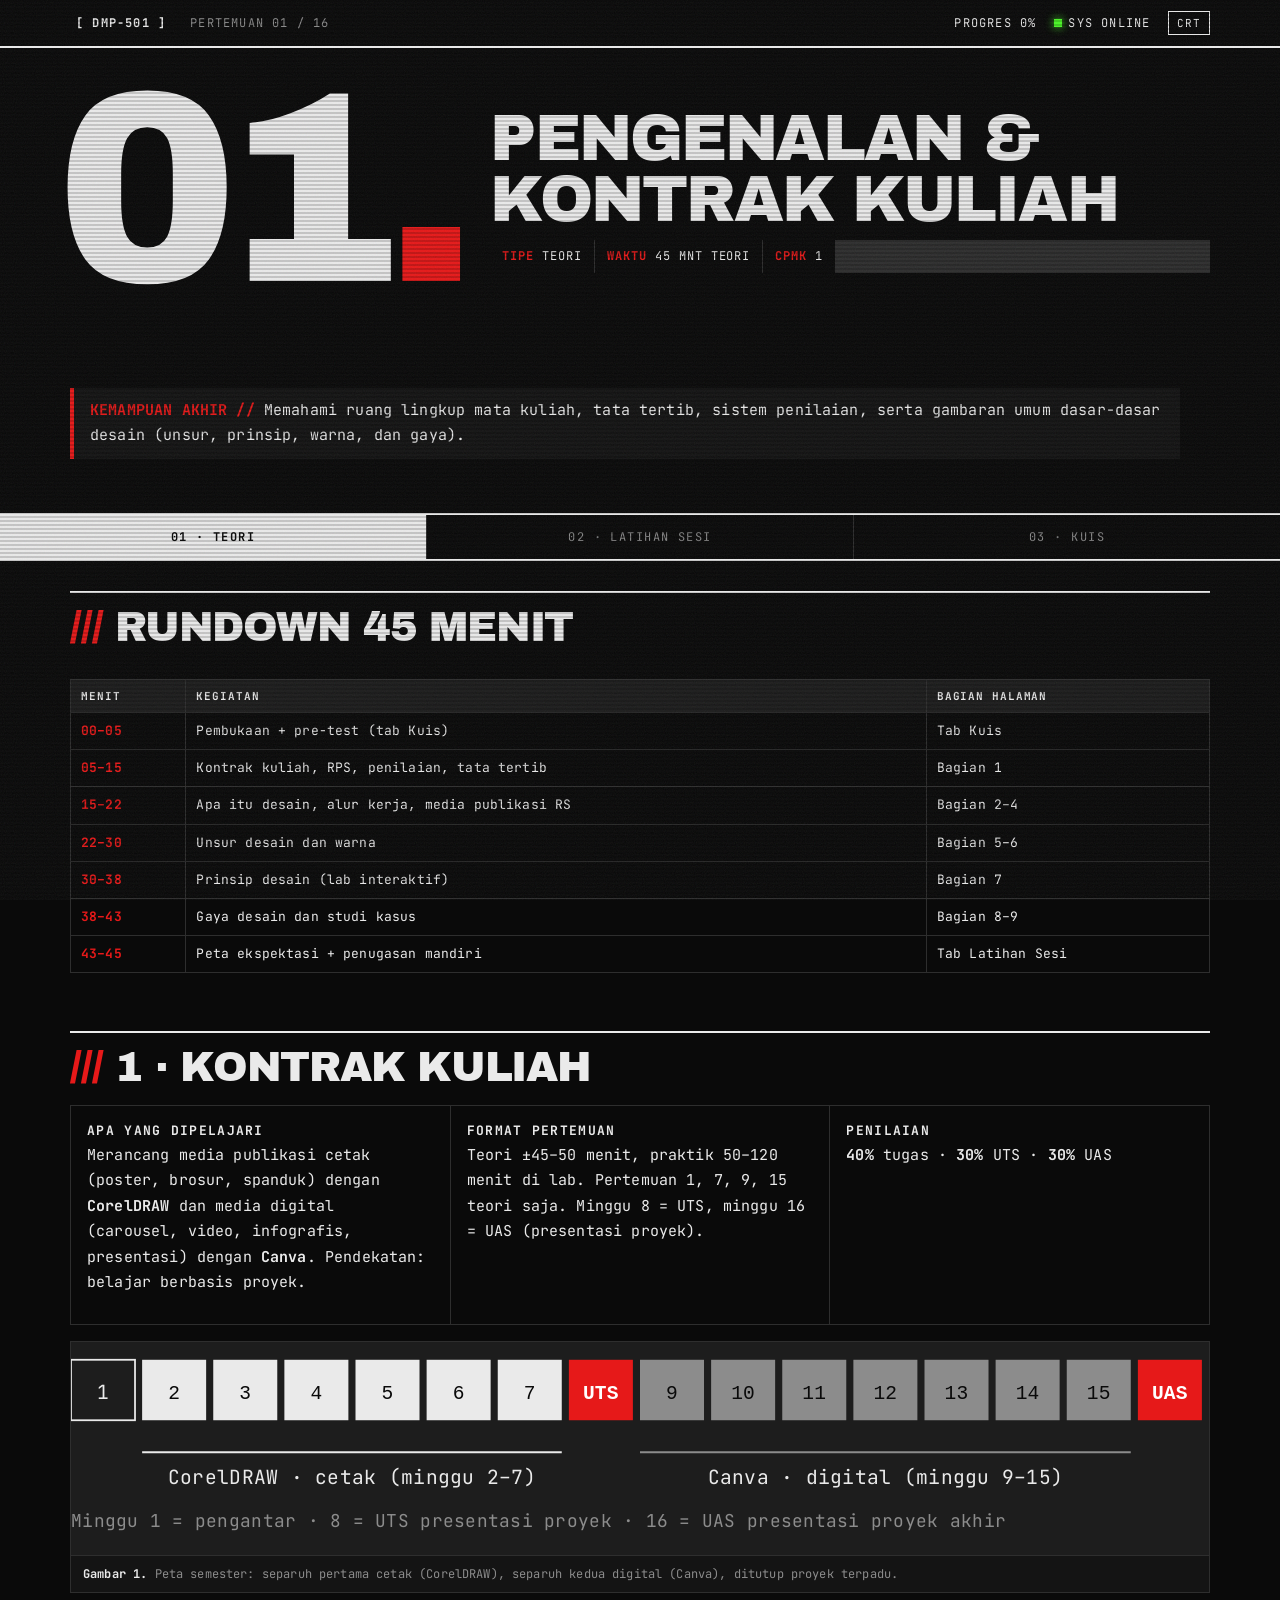
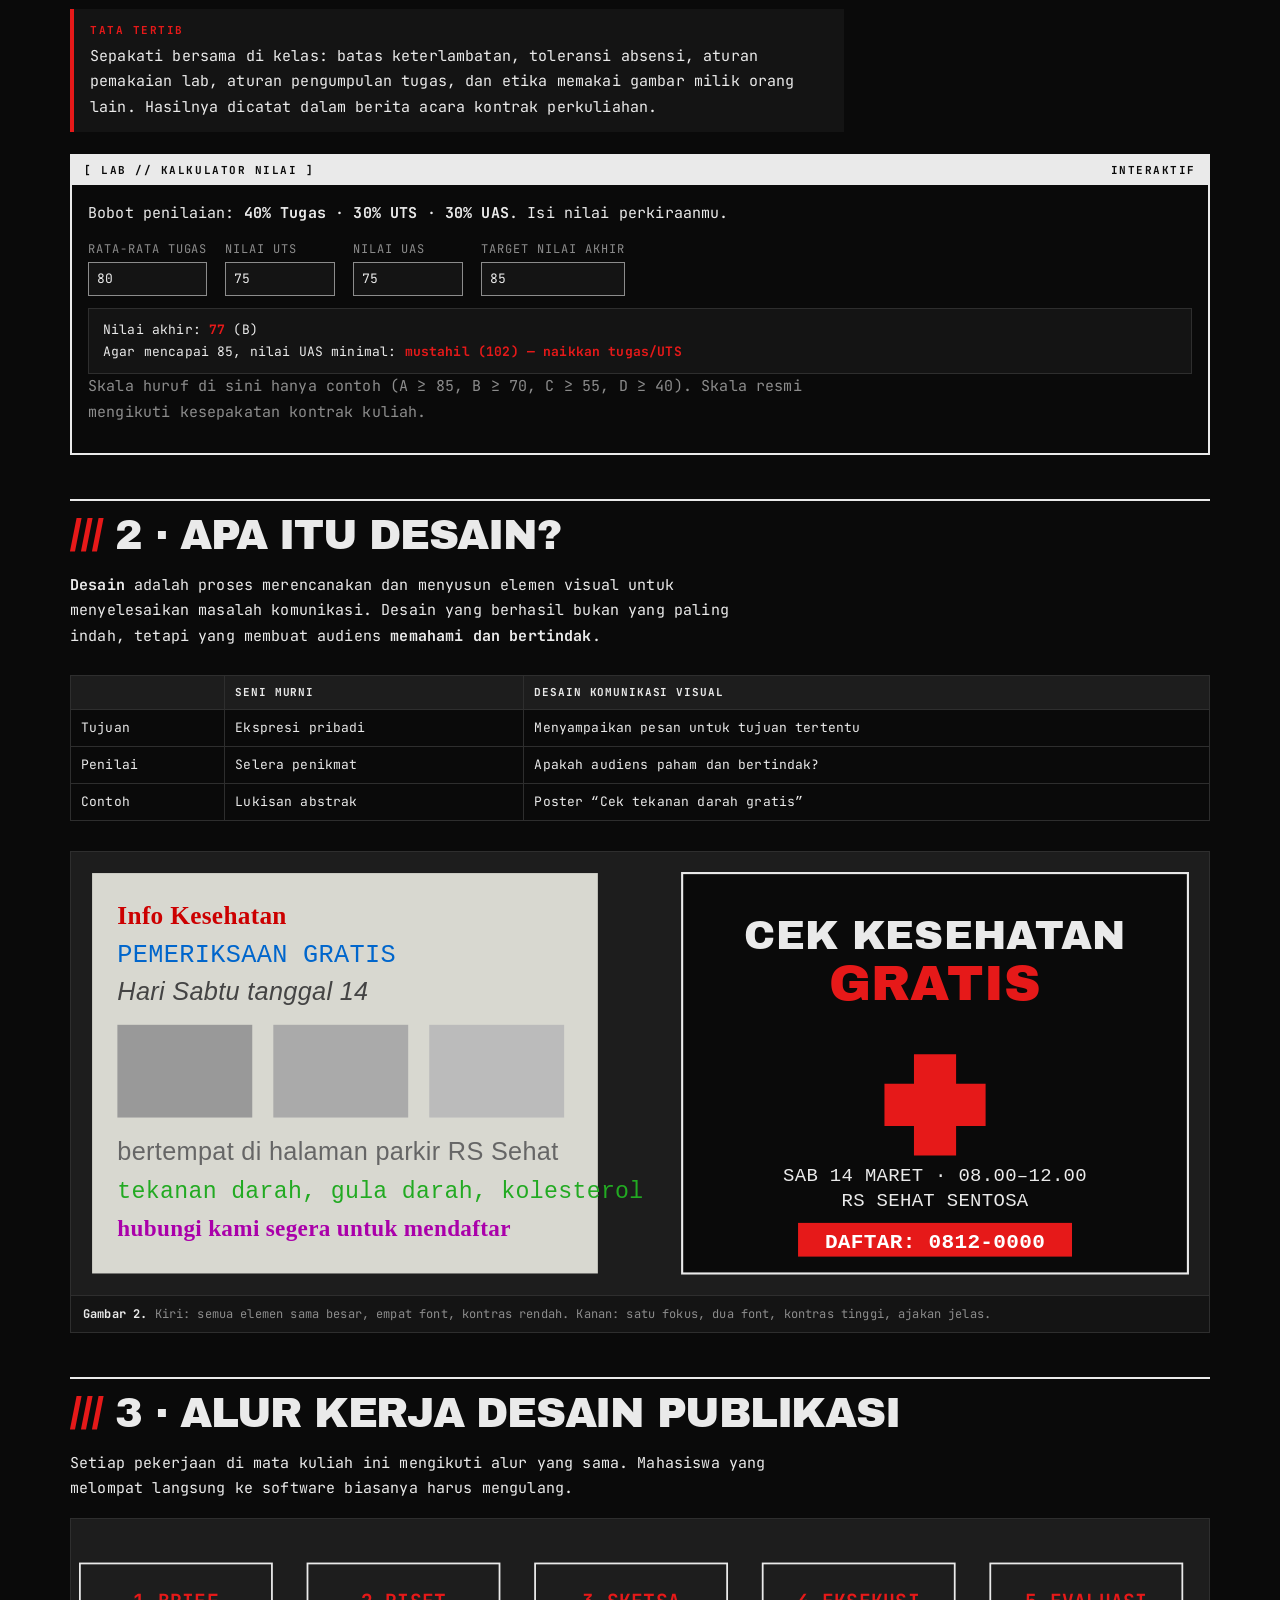
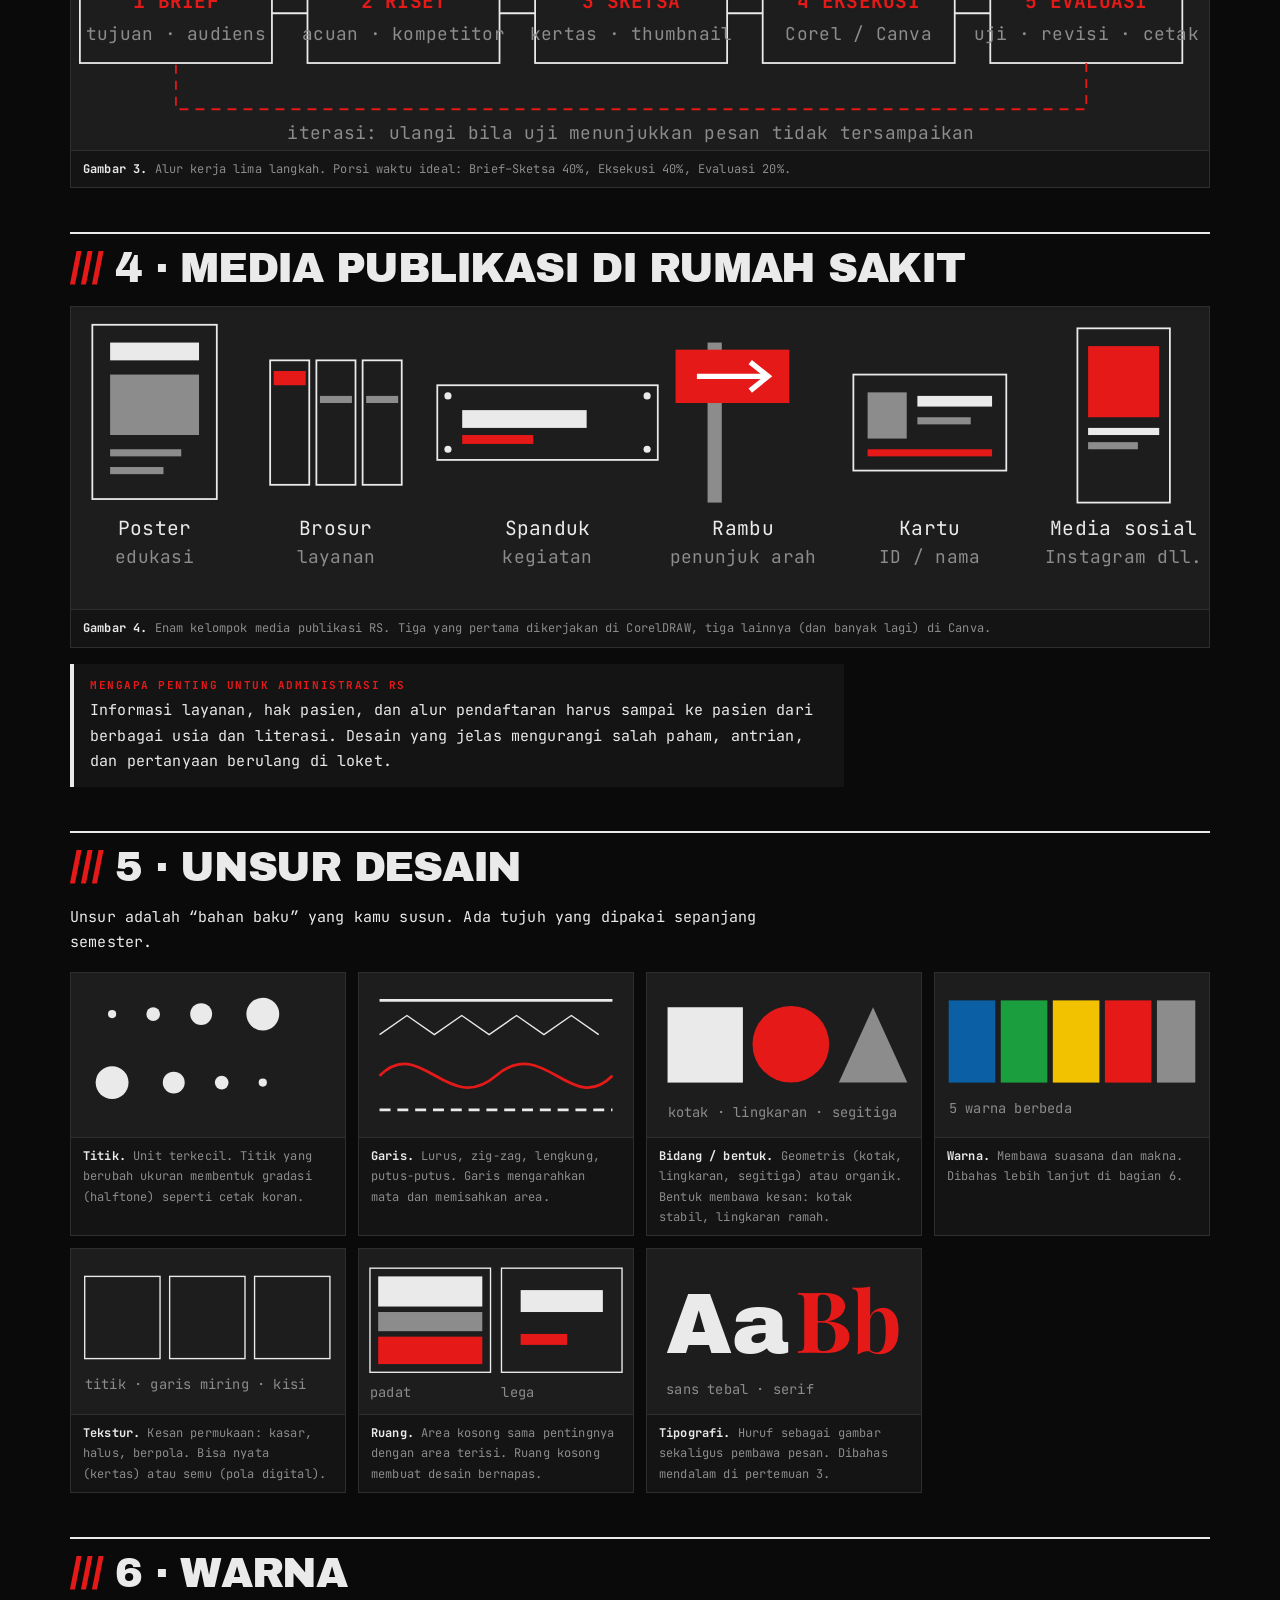
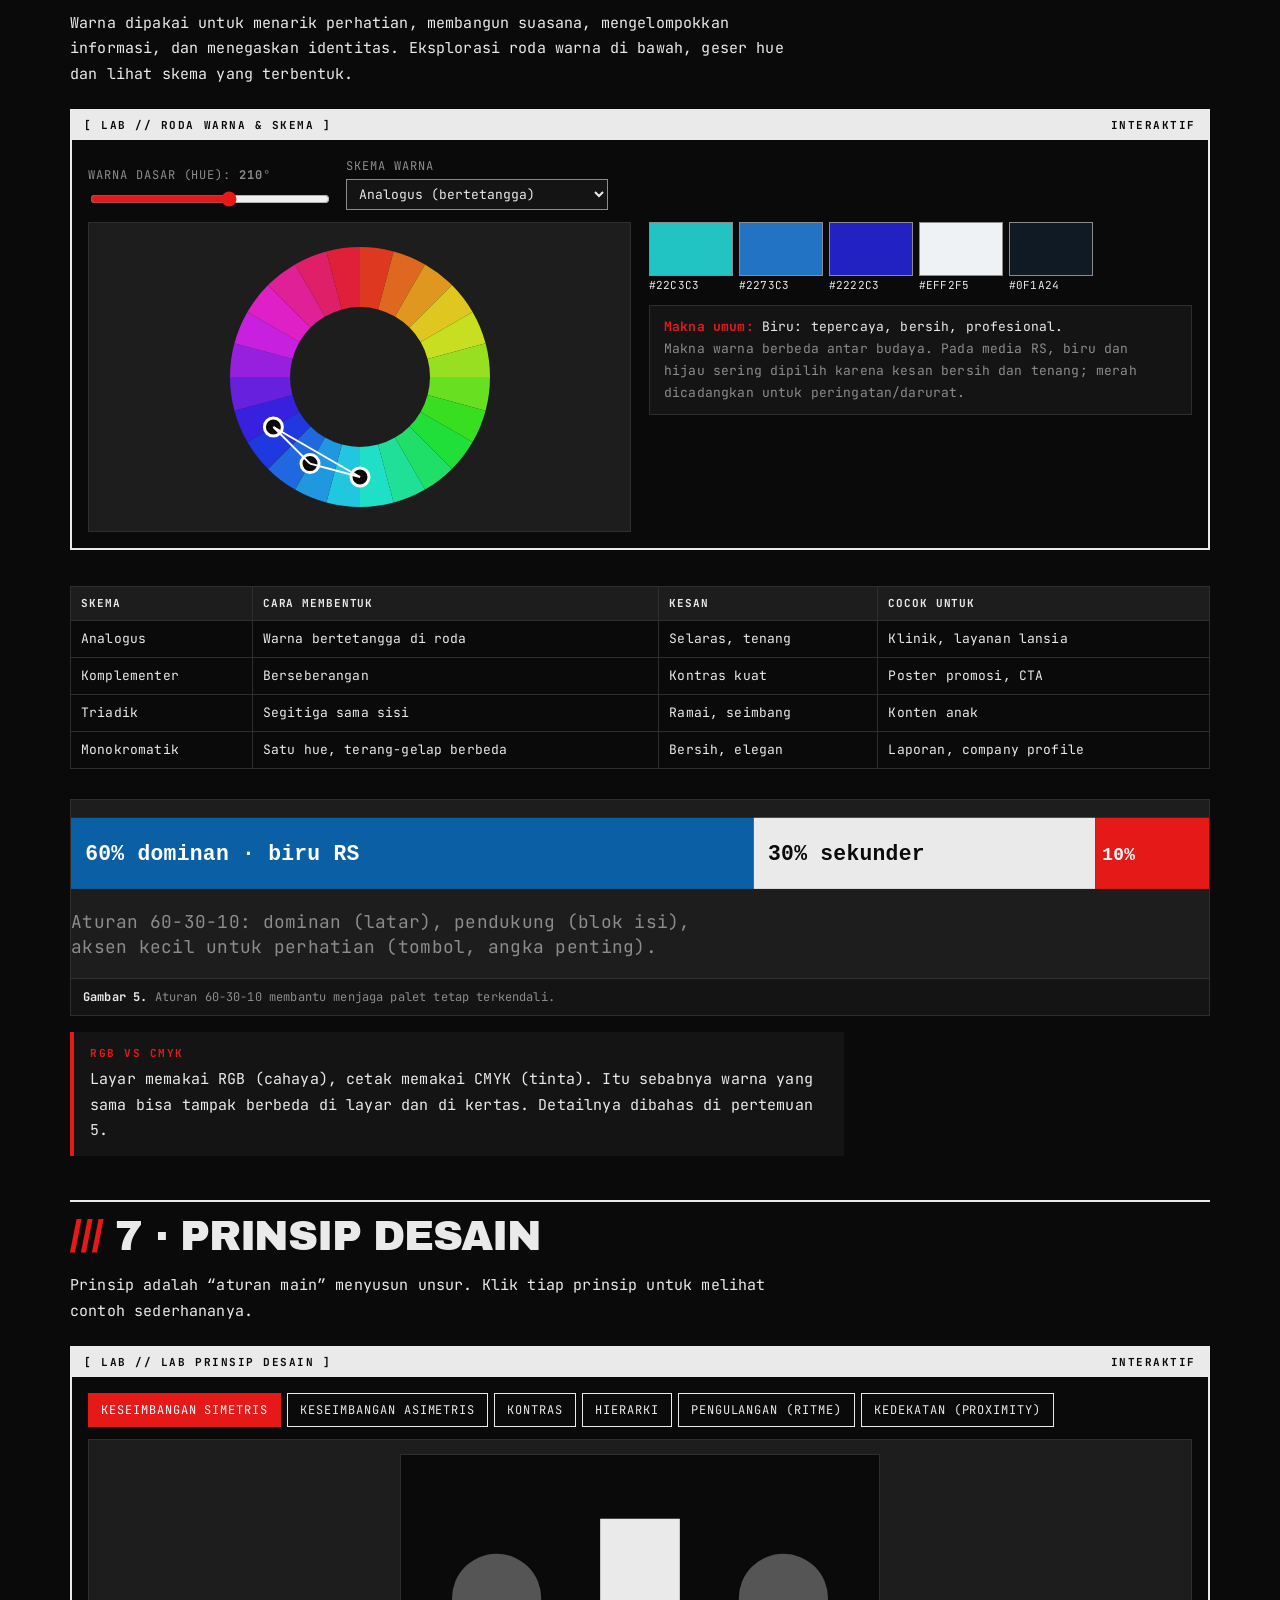
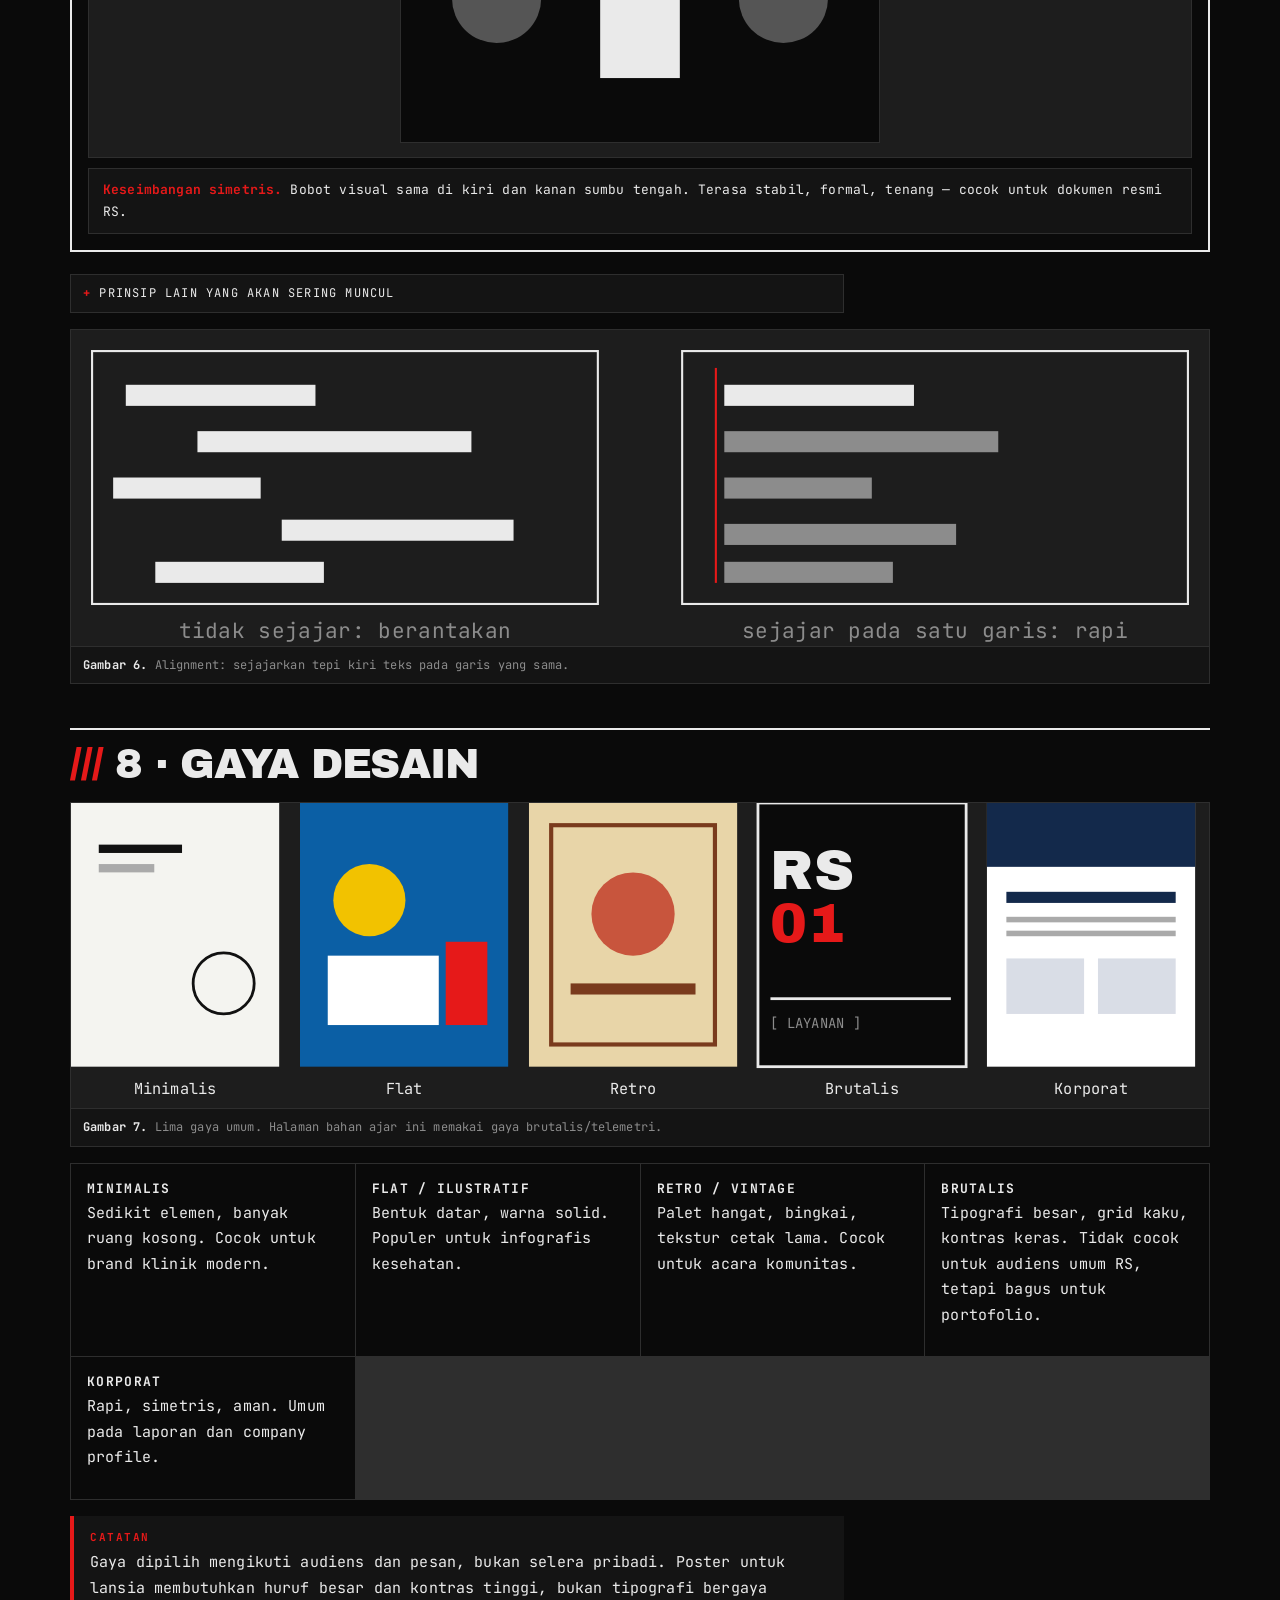
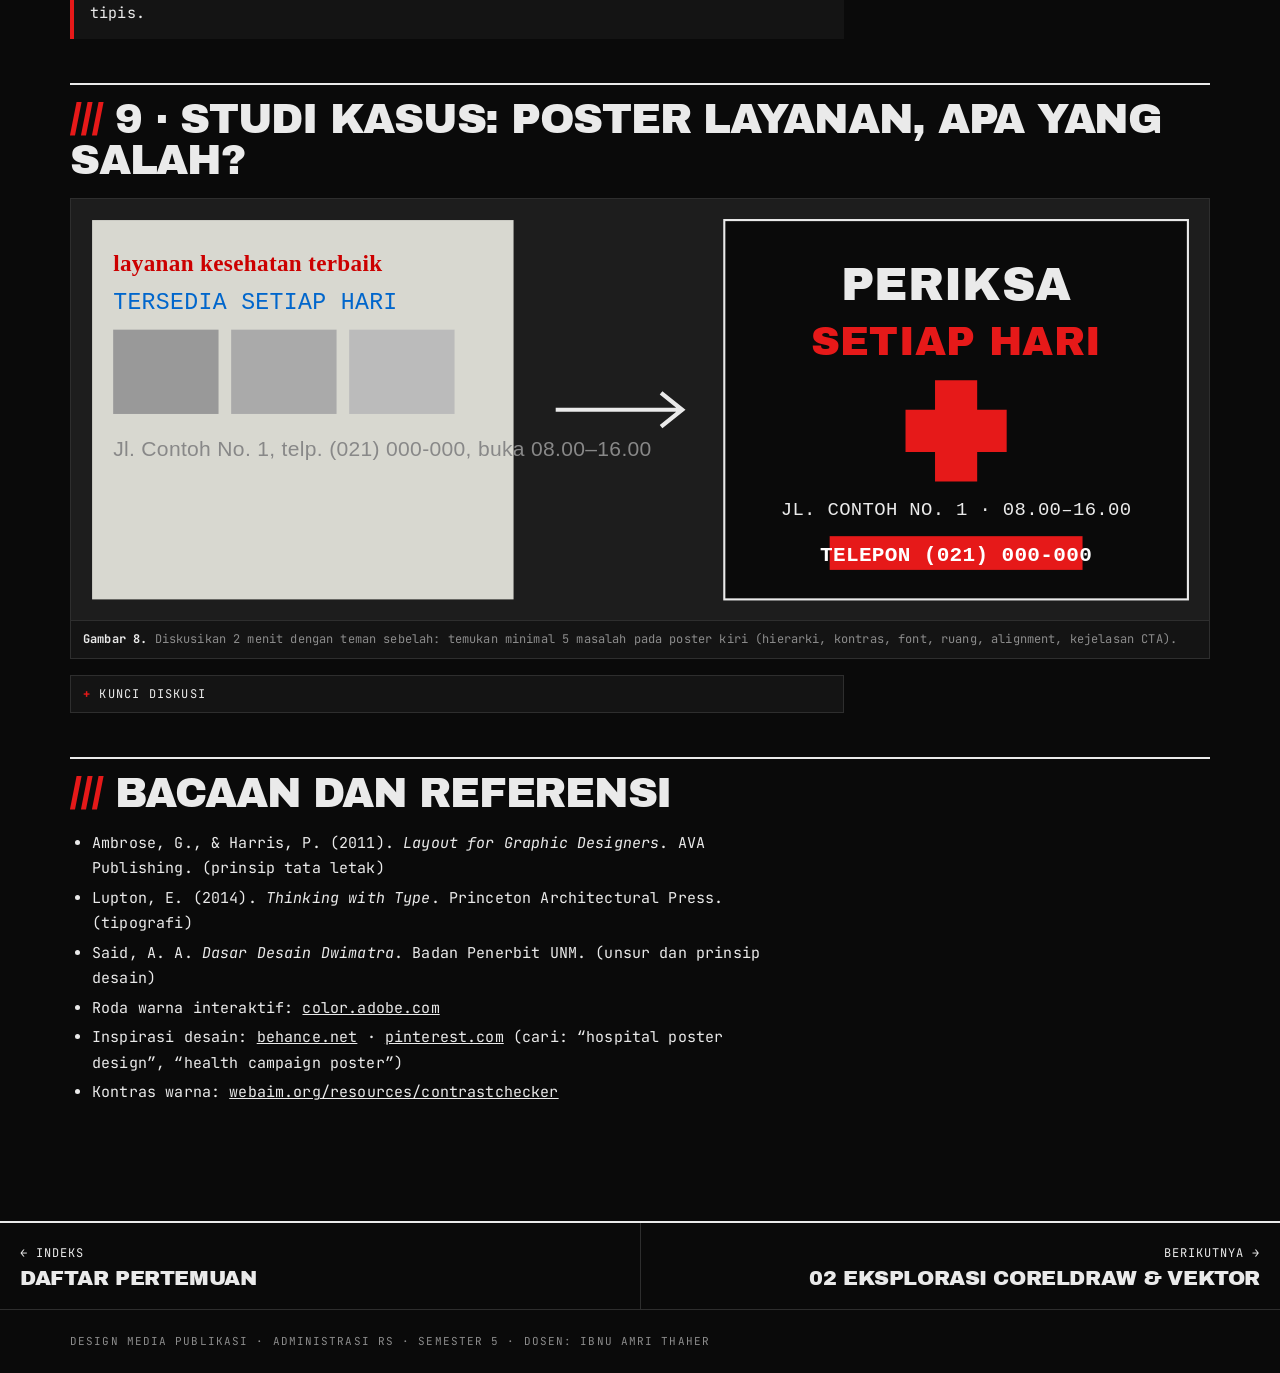
==== pertemuan-01.html @ b2e1004a "first commit" ====
<!doctype html>
<html lang="id">
<head>
<meta charset="utf-8">
<meta name="viewport" content="width=device-width,initial-scale=1">
<title>Pertemuan 01</title>
<link rel="stylesheet" href="assets/style.css">
<script src="assets/app.js" defer></script>
<script src="assets/widgets1.js" defer></script>
<script src="assets/widgets2.js" defer></script>
<script src="assets/widgets3.js" defer></script>
</head>
<body data-week="1" data-cpmk="1" data-goal="Memahami ruang lingkup mata kuliah, tata tertib, sistem penilaian, serta gambaran umum dasar-dasar desain (unsur, prinsip, warna, dan gaya).">
<main>

<section data-tab="Teori">
  <h2>Rundown 45 menit</h2>
  <div class="tscroll"><table class="agenda">
    <tr><th>Menit</th><th>Kegiatan</th><th>Bagian halaman</th></tr>
    <tr><td>00–05</td><td>Pembukaan + pre-test (tab Kuis)</td><td>Tab Kuis</td></tr>
    <tr><td>05–15</td><td>Kontrak kuliah, RPS, penilaian, tata tertib</td><td>Bagian 1</td></tr>
    <tr><td>15–22</td><td>Apa itu desain, alur kerja, media publikasi RS</td><td>Bagian 2–4</td></tr>
    <tr><td>22–30</td><td>Unsur desain dan warna</td><td>Bagian 5–6</td></tr>
    <tr><td>30–38</td><td>Prinsip desain (lab interaktif)</td><td>Bagian 7</td></tr>
    <tr><td>38–43</td><td>Gaya desain dan studi kasus</td><td>Bagian 8–9</td></tr>
    <tr><td>43–45</td><td>Peta ekspektasi + penugasan mandiri</td><td>Tab Latihan Sesi</td></tr>
  </table></div>

  <h2>1 · Kontrak kuliah</h2>
  <div class="grid">
    <div><h4>Apa yang dipelajari</h4><p>Merancang media publikasi cetak (poster, brosur, spanduk) dengan <b>CorelDRAW</b> dan media digital (carousel, video, infografis, presentasi) dengan <b>Canva</b>. Pendekatan: belajar berbasis proyek.</p></div>
    <div><h4>Format pertemuan</h4><p>Teori ±45–50 menit, praktik 50–120 menit di lab. Pertemuan 1, 7, 9, 15 teori saja. Minggu 8 = UTS, minggu 16 = UAS (presentasi proyek).</p></div>
    <div><h4>Penilaian</h4><p><b>40%</b> tugas · <b>30%</b> UTS · <b>30%</b> UAS</p></div>
  </div>
  <figure class="fig"><svg viewBox="0 0 640 120" role="img" aria-label="Peta 16 minggu perkuliahan">
    <rect x="0" y="10" width="36" height="34" class="sk"/><text x="18" y="32" text-anchor="middle" class="tx">1</text>
    <rect x="40" y="10" width="36" height="34" class="fg"/><text x="58" y="32" text-anchor="middle" style="font:11px monospace;fill:#0A0A0A">2</text>
    <rect x="80" y="10" width="36" height="34" class="fg"/><text x="98" y="32" text-anchor="middle" style="font:11px monospace;fill:#0A0A0A">3</text>
    <rect x="120" y="10" width="36" height="34" class="fg"/><text x="138" y="32" text-anchor="middle" style="font:11px monospace;fill:#0A0A0A">4</text>
    <rect x="160" y="10" width="36" height="34" class="fg"/><text x="178" y="32" text-anchor="middle" style="font:11px monospace;fill:#0A0A0A">5</text>
    <rect x="200" y="10" width="36" height="34" class="fg"/><text x="218" y="32" text-anchor="middle" style="font:11px monospace;fill:#0A0A0A">6</text>
    <rect x="240" y="10" width="36" height="34" class="fg"/><text x="258" y="32" text-anchor="middle" style="font:11px monospace;fill:#0A0A0A">7</text>
    <rect x="280" y="10" width="36" height="34" class="rd"/><text x="298" y="32" text-anchor="middle" style="font:700 11px monospace;fill:#fff">UTS</text>
    <rect x="320" y="10" width="36" height="34" class="dm"/><text x="338" y="32" text-anchor="middle" style="font:11px monospace;fill:#0A0A0A">9</text>
    <rect x="360" y="10" width="36" height="34" class="dm"/><text x="378" y="32" text-anchor="middle" style="font:11px monospace;fill:#0A0A0A">10</text>
    <rect x="400" y="10" width="36" height="34" class="dm"/><text x="418" y="32" text-anchor="middle" style="font:11px monospace;fill:#0A0A0A">11</text>
    <rect x="440" y="10" width="36" height="34" class="dm"/><text x="458" y="32" text-anchor="middle" style="font:11px monospace;fill:#0A0A0A">12</text>
    <rect x="480" y="10" width="36" height="34" class="dm"/><text x="498" y="32" text-anchor="middle" style="font:11px monospace;fill:#0A0A0A">13</text>
    <rect x="520" y="10" width="36" height="34" class="dm"/><text x="538" y="32" text-anchor="middle" style="font:11px monospace;fill:#0A0A0A">14</text>
    <rect x="560" y="10" width="36" height="34" class="dm"/><text x="578" y="32" text-anchor="middle" style="font:11px monospace;fill:#0A0A0A">15</text>
    <rect x="600" y="10" width="36" height="34" class="rd"/><text x="618" y="32" text-anchor="middle" style="font:700 11px monospace;fill:#fff">UAS</text>
    <line x1="40" y1="62" x2="276" y2="62" class="sk"/><text x="158" y="80" text-anchor="middle" class="tx">CorelDRAW · cetak (minggu 2–7)</text>
    <line x1="320" y1="62" x2="596" y2="62" class="sd"/><text x="458" y="80" text-anchor="middle" class="tx">Canva · digital (minggu 9–15)</text>
    <text x="0" y="104" class="tm">Minggu 1 = pengantar · 8 = UTS presentasi proyek · 16 = UAS presentasi proyek akhir</text>
  </svg><figcaption><b>Gambar 1.</b> Peta semester: separuh pertama cetak (CorelDRAW), separuh kedua digital (Canva), ditutup proyek terpadu.</figcaption></figure>
  <div class="callout"><b class="t">Tata tertib</b>Sepakati bersama di kelas: batas keterlambatan, toleransi absensi, aturan pemakaian lab, aturan pengumpulan tugas, dan etika memakai gambar milik orang lain. Hasilnya dicatat dalam berita acara kontrak perkuliahan.</div>
  <div class="widget" data-w="grade" data-title="KALKULATOR NILAI"></div>

  <h2>2 · Apa itu desain?</h2>
  <p><b>Desain</b> adalah proses merencanakan dan menyusun elemen visual untuk menyelesaikan masalah komunikasi. Desain yang berhasil bukan yang paling indah, tetapi yang membuat audiens <b>memahami dan bertindak</b>.</p>
  <div class="tscroll"><table>
    <tr><th></th><th>Seni murni</th><th>Desain komunikasi visual</th></tr>
    <tr><td>Tujuan</td><td>Ekspresi pribadi</td><td>Menyampaikan pesan untuk tujuan tertentu</td></tr>
    <tr><td>Penilai</td><td>Selera penikmat</td><td>Apakah audiens paham dan bertindak?</td></tr>
    <tr><td>Contoh</td><td>Lukisan abstrak</td><td>Poster “Cek tekanan darah gratis”</td></tr>
  </table></div>
  <figure class="fig"><svg viewBox="0 0 540 210" role="img" aria-label="Perbandingan poster tidak efektif dan efektif">
    <rect x="10" y="10" width="240" height="190" fill="#d8d8d0"/>
    <text x="22" y="34" style="font:700 12px serif;fill:#c00">Info Kesehatan</text>
    <text x="22" y="52" style="font:12px monospace;fill:#06c">PEMERIKSAAN GRATIS</text>
    <text x="22" y="70" style="font:italic 12px sans-serif;fill:#444">Hari Sabtu tanggal 14</text>
    <rect x="22" y="82" width="64" height="44" fill="#999"/><rect x="96" y="82" width="64" height="44" fill="#aaa"/><rect x="170" y="82" width="64" height="44" fill="#bbb"/>
    <text x="22" y="146" style="font:12px sans-serif;fill:#666">bertempat di halaman parkir RS Sehat</text>
    <text x="22" y="164" style="font:11px monospace;fill:#2a2">tekanan darah, gula darah, kolesterol</text>
    <text x="22" y="182" style="font:bold 11px serif;fill:#a0a">hubungi kami segera untuk mendaftar</text>
    <rect x="290" y="10" width="240" height="190" class="bk" style="stroke:#EAEAEA"/>
    <text x="410" y="46" text-anchor="middle" style="font:400 19px 'Archivo Black',Impact,sans-serif;fill:#EAEAEA">CEK KESEHATAN</text>
    <text x="410" y="70" text-anchor="middle" style="font:400 24px 'Archivo Black',Impact,sans-serif;fill:#E61919">GRATIS</text>
    <path d="M395 92h20v14h14v20h-14v14h-20v-14h-14v-20h14z" class="rd" transform="translate(5 4)"/>
    <text x="410" y="156" text-anchor="middle" style="font:9px monospace;fill:#EAEAEA">SAB 14 MARET · 08.00–12.00</text><text x="410" y="168" text-anchor="middle" style="font:9px monospace;fill:#EAEAEA">RS SEHAT SENTOSA</text>
    <rect x="345" y="176" width="130" height="16" class="rd"/><text x="410" y="188" text-anchor="middle" style="font:700 10px monospace;fill:#fff">DAFTAR: 0812-0000</text>
    <text x="130" y="205" text-anchor="middle" class="tm"> </text>
  </svg><figcaption><b>Gambar 2.</b> Kiri: semua elemen sama besar, empat font, kontras rendah. Kanan: satu fokus, dua font, kontras tinggi, ajakan jelas.</figcaption></figure>

  <h2>3 · Alur kerja desain publikasi</h2>
  <p>Setiap pekerjaan di mata kuliah ini mengikuti alur yang sama. Mahasiswa yang melompat langsung ke software biasanya harus mengulang.</p>
  <figure class="fig"><svg viewBox="0 0 640 130" role="img" aria-label="Alur kerja desain lima langkah">
    <g class="tx">
    <rect x="5" y="25" width="108" height="56" class="sk"/><text x="59" y="50" text-anchor="middle" class="tr">1 BRIEF</text><text x="59" y="68" text-anchor="middle" class="tm">tujuan · audiens</text>
    <rect x="133" y="25" width="108" height="56" class="sk"/><text x="187" y="50" text-anchor="middle" class="tr">2 RISET</text><text x="187" y="68" text-anchor="middle" class="tm">acuan · kompetitor</text>
    <rect x="261" y="25" width="108" height="56" class="sk"/><text x="315" y="50" text-anchor="middle" class="tr">3 SKETSA</text><text x="315" y="68" text-anchor="middle" class="tm">kertas · thumbnail</text>
    <rect x="389" y="25" width="108" height="56" class="sk"/><text x="443" y="50" text-anchor="middle" class="tr">4 EKSEKUSI</text><text x="443" y="68" text-anchor="middle" class="tm">Corel / Canva</text>
    <rect x="517" y="25" width="108" height="56" class="sk"/><text x="571" y="50" text-anchor="middle" class="tr">5 EVALUASI</text><text x="571" y="68" text-anchor="middle" class="tm">uji · revisi · cetak</text>
    <path d="M113 53h20M241 53h20M369 53h20M497 53h20" class="sk"/>
    <path d="M571 81v26H59V81" class="sr" stroke-dasharray="5 4"/><text x="315" y="124" text-anchor="middle" class="tm">iterasi: ulangi bila uji menunjukkan pesan tidak tersampaikan</text>
    </g>
  </svg><figcaption><b>Gambar 3.</b> Alur kerja lima langkah. Porsi waktu ideal: Brief–Sketsa 40%, Eksekusi 40%, Evaluasi 20%.</figcaption></figure>

  <h2>4 · Media publikasi di rumah sakit</h2>
  <figure class="fig"><svg viewBox="0 0 640 170" role="img" aria-label="Contoh media publikasi rumah sakit">
    <g>
    <rect x="12" y="10" width="70" height="98" class="sk"/><rect x="22" y="20" width="50" height="10" class="fg"/><rect x="22" y="38" width="50" height="34" class="dm"/><rect x="22" y="80" width="40" height="4" class="dm"/><rect x="22" y="90" width="30" height="4" class="dm"/>
    <text x="47" y="128" text-anchor="middle" class="tx">Poster</text><text x="47" y="144" text-anchor="middle" class="tm">edukasi</text>
    <rect x="112" y="30" width="22" height="70" class="sk"/><rect x="138" y="30" width="22" height="70" class="sk"/><rect x="164" y="30" width="22" height="70" class="sk"/><rect x="114" y="36" width="18" height="8" class="rd"/><rect x="140" y="50" width="18" height="4" class="dm"/><rect x="166" y="50" width="18" height="4" class="dm"/>
    <text x="149" y="128" text-anchor="middle" class="tx">Brosur</text><text x="149" y="144" text-anchor="middle" class="tm">layanan</text>
    <rect x="206" y="44" width="124" height="42" class="sk"/><circle cx="212" cy="50" r="2" class="fg"/><circle cx="324" cy="50" r="2" class="fg"/><circle cx="212" cy="80" r="2" class="fg"/><circle cx="324" cy="80" r="2" class="fg"/><rect x="220" y="58" width="70" height="10" class="fg"/><rect x="220" y="72" width="40" height="5" class="rd"/>
    <text x="268" y="128" text-anchor="middle" class="tx">Spanduk</text><text x="268" y="144" text-anchor="middle" class="tm">kegiatan</text>
    <rect x="358" y="20" width="8" height="90" class="dm"/><rect x="340" y="24" width="64" height="30" class="rd"/><path d="M352 39h40m-10-8l10 8-10 8" style="stroke:#fff;fill:none;stroke-width:3"/>
    <text x="378" y="128" text-anchor="middle" class="tx">Rambu</text><text x="378" y="144" text-anchor="middle" class="tm">penunjuk arah</text>
    <rect x="440" y="38" width="86" height="54" class="sk"/><rect x="448" y="48" width="22" height="26" class="dm"/><rect x="476" y="50" width="42" height="6" class="fg"/><rect x="476" y="62" width="30" height="4" class="dm"/><rect x="448" y="80" width="70" height="4" class="rd"/>
    <text x="483" y="128" text-anchor="middle" class="tx">Kartu</text><text x="483" y="144" text-anchor="middle" class="tm">ID / nama</text>
    <rect x="566" y="12" width="52" height="98" class="sk"/><rect x="572" y="22" width="40" height="40" class="rd"/><rect x="572" y="68" width="40" height="4" class="fg"/><rect x="572" y="76" width="28" height="4" class="dm"/>
    <text x="592" y="128" text-anchor="middle" class="tx">Media sosial</text><text x="592" y="144" text-anchor="middle" class="tm">Instagram dll.</text>
    </g>
  </svg><figcaption><b>Gambar 4.</b> Enam kelompok media publikasi RS. Tiga yang pertama dikerjakan di CorelDRAW, tiga lainnya (dan banyak lagi) di Canva.</figcaption></figure>
  <div class="callout w"><b class="t">Mengapa penting untuk Administrasi RS</b>Informasi layanan, hak pasien, dan alur pendaftaran harus sampai ke pasien dari berbagai usia dan literasi. Desain yang jelas mengurangi salah paham, antrian, dan pertanyaan berulang di loket.</div>

  <h2>5 · Unsur desain</h2>
  <p>Unsur adalah “bahan baku” yang kamu susun. Ada tujuh yang dipakai sepanjang semester.</p>
  <div class="figs">
    <figure class="fig"><svg viewBox="0 0 200 120"><g class="fg"><circle cx="30" cy="30" r="3"/><circle cx="60" cy="30" r="5"/><circle cx="95" cy="30" r="8"/><circle cx="140" cy="30" r="12"/><circle cx="30" cy="80" r="12"/><circle cx="75" cy="80" r="8"/><circle cx="110" cy="80" r="5"/><circle cx="140" cy="80" r="3"/></g></svg><figcaption><b>Titik.</b> Unit terkecil. Titik yang berubah ukuran membentuk gradasi (halftone) seperti cetak koran.</figcaption></figure>
    <figure class="fig"><svg viewBox="0 0 200 120"><path d="M15 20h170" class="sk" stroke-width="2"/><path d="M15 45l20-14 20 14 20-14 20 14 20-14 20 14 20-14 20 14" class="sk"/><path d="M15 75c30-30 50 30 85 0s55 30 85 0" class="sr" stroke-width="2"/><path d="M15 100h170" class="sk" stroke-dasharray="8 5" stroke-width="2"/></svg><figcaption><b>Garis.</b> Lurus, zig-zag, lengkung, putus-putus. Garis mengarahkan mata dan memisahkan area.</figcaption></figure>
    <figure class="fig"><svg viewBox="0 0 200 120"><rect x="15" y="25" width="55" height="55" class="fg"/><circle cx="105" cy="52" r="28" class="rd"/><path d="M140 80l25-55 25 55z" class="dm"/><text x="15" y="105" class="tm">kotak · lingkaran · segitiga</text></svg><figcaption><b>Bidang / bentuk.</b> Geometris (kotak, lingkaran, segitiga) atau organik. Bentuk membawa kesan: kotak stabil, lingkaran ramah.</figcaption></figure>
    <figure class="fig"><svg viewBox="0 0 200 120"><rect x="10" y="20" width="34" height="60" style="fill:#0B5FA5"/><rect x="48" y="20" width="34" height="60" style="fill:#1B9E3E"/><rect x="86" y="20" width="34" height="60" style="fill:#F2C200"/><rect x="124" y="20" width="34" height="60" class="rd"/><rect x="162" y="20" width="28" height="60" class="dm"/><text x="10" y="102" class="tm">5 warna berbeda</text></svg><figcaption><b>Warna.</b> Membawa suasana dan makna. Dibahas lebih lanjut di bagian 6.</figcaption></figure>
    <figure class="fig"><svg viewBox="0 0 200 120"><defs><pattern id="p1" width="8" height="8" patternUnits="userSpaceOnUse"><circle cx="4" cy="4" r="1.5" fill="#EAEAEA"/></pattern><pattern id="p2" width="8" height="8" patternUnits="userSpaceOnUse" patternTransform="rotate(45)"><line x1="0" y1="0" x2="0" y2="8" stroke="#EAEAEA" stroke-width="2"/></pattern><pattern id="p3" width="10" height="10" patternUnits="userSpaceOnUse"><path d="M0 5h10M5 0v10" stroke="#EAEAEA" stroke-width="1"/></pattern></defs><rect x="10" y="20" width="55" height="60" fill="url(#p1)" class="sk"/><rect x="72" y="20" width="55" height="60" fill="url(#p2)" class="sk"/><rect x="134" y="20" width="55" height="60" fill="url(#p3)" class="sk"/><text x="10" y="102" class="tm">titik · garis miring · kisi</text></svg><figcaption><b>Tekstur.</b> Kesan permukaan: kasar, halus, berpola. Bisa nyata (kertas) atau semu (pola digital).</figcaption></figure>
    <figure class="fig"><svg viewBox="0 0 200 120"><rect x="8" y="14" width="88" height="76" class="sk"/><rect x="14" y="20" width="76" height="22" class="fg"/><rect x="14" y="46" width="76" height="14" class="dm"/><rect x="14" y="64" width="76" height="20" class="rd"/><rect x="104" y="14" width="88" height="76" class="sk"/><rect x="118" y="30" width="60" height="16" class="fg"/><rect x="118" y="62" width="34" height="8" class="rd"/><text x="8" y="108" class="tm">padat</text><text x="104" y="108" class="tm">lega</text></svg><figcaption><b>Ruang.</b> Area kosong sama pentingnya dengan area terisi. Ruang kosong membuat desain bernapas.</figcaption></figure>
    <figure class="fig"><svg viewBox="0 0 200 120"><text x="14" y="76" style="font:400 62px 'Archivo Black',Impact,sans-serif;fill:#EAEAEA">Aa</text><text x="108" y="76" style="font:700 62px 'Playfair Display',Georgia,serif;fill:#E61919">Bb</text><text x="14" y="106" class="tm">sans tebal · serif</text></svg><figcaption><b>Tipografi.</b> Huruf sebagai gambar sekaligus pembawa pesan. Dibahas mendalam di pertemuan 3.</figcaption></figure>
  </div>

  <h2>6 · Warna</h2>
  <p>Warna dipakai untuk menarik perhatian, membangun suasana, mengelompokkan informasi, dan menegaskan identitas. Eksplorasi roda warna di bawah, geser hue dan lihat skema yang terbentuk.</p>
  <div class="widget" data-w="colorwheel" data-title="RODA WARNA &amp; SKEMA"></div>
  <div class="tscroll"><table>
    <tr><th>Skema</th><th>Cara membentuk</th><th>Kesan</th><th>Cocok untuk</th></tr>
    <tr><td>Analogus</td><td>Warna bertetangga di roda</td><td>Selaras, tenang</td><td>Klinik, layanan lansia</td></tr>
    <tr><td>Komplementer</td><td>Berseberangan</td><td>Kontras kuat</td><td>Poster promosi, CTA</td></tr>
    <tr><td>Triadik</td><td>Segitiga sama sisi</td><td>Ramai, seimbang</td><td>Konten anak</td></tr>
    <tr><td>Monokromatik</td><td>Satu hue, terang-gelap berbeda</td><td>Bersih, elegan</td><td>Laporan, company profile</td></tr>
  </table></div>
  <figure class="fig"><svg viewBox="0 0 640 100"><rect x="0" y="10" width="384" height="40" style="fill:#0B5FA5"/><rect x="384" y="10" width="192" height="40" style="fill:#EAEAEA"/><rect x="576" y="10" width="64" height="40" class="rd"/>
    <text x="8" y="34" style="font:700 12px monospace;fill:#fff">60% dominan · biru RS</text><text x="392" y="34" style="font:700 12px monospace;fill:#0A0A0A">30% sekunder</text><text x="580" y="34" style="font:700 10px monospace;fill:#fff">10%</text>
    <text x="0" y="72" class="tm">Aturan 60-30-10: dominan (latar), pendukung (blok isi),</text><text x="0" y="86" class="tm">aksen kecil untuk perhatian (tombol, angka penting).</text></svg><figcaption><b>Gambar 5.</b> Aturan 60-30-10 membantu menjaga palet tetap terkendali.</figcaption></figure>
  <div class="callout"><b class="t">RGB vs CMYK</b>Layar memakai RGB (cahaya), cetak memakai CMYK (tinta). Itu sebabnya warna yang sama bisa tampak berbeda di layar dan di kertas. Detailnya dibahas di pertemuan 5.</div>

  <h2>7 · Prinsip desain</h2>
  <p>Prinsip adalah “aturan main” menyusun unsur. Klik tiap prinsip untuk melihat contoh sederhananya.</p>
  <div class="widget" data-w="principles" data-title="LAB PRINSIP DESAIN"></div>
  <details><summary>Prinsip lain yang akan sering muncul</summary><ul>
    <li><b>Kesatuan (unity)</b>: semua elemen terasa satu keluarga (warna, font, gaya konsisten).</li>
    <li><b>Penekanan (emphasis)</b>: satu titik fokus utama.</li>
    <li><b>Proporsi dan skala</b>: perbandingan ukuran antar elemen.</li>
    <li><b>Perataan (alignment)</b>: elemen sejajar pada garis yang sama; membuat desain tampak tertata.</li>
  </ul></details>
  <figure class="fig"><svg viewBox="0 0 540 150">
    <rect x="10" y="10" width="240" height="120" class="sk"/><rect x="26" y="26" width="90" height="10" class="fg"/><rect x="60" y="48" width="130" height="10" class="fg"/><rect x="20" y="70" width="70" height="10" class="fg"/><rect x="100" y="90" width="110" height="10" class="fg"/><rect x="40" y="110" width="80" height="10" class="fg"/>
    <rect x="290" y="10" width="240" height="120" class="sk"/><rect x="310" y="26" width="90" height="10" class="fg"/><rect x="310" y="48" width="130" height="10" class="dm"/><rect x="310" y="70" width="70" height="10" class="dm"/><rect x="310" y="92" width="110" height="10" class="dm"/><rect x="310" y="110" width="80" height="10" class="dm"/><line x1="306" y1="18" x2="306" y2="120" class="sr"/>
    <text x="130" y="146" text-anchor="middle" class="tm">tidak sejajar: berantakan</text><text x="410" y="146" text-anchor="middle" class="tm">sejajar pada satu garis: rapi</text></svg><figcaption><b>Gambar 6.</b> Alignment: sejajarkan tepi kiri teks pada garis yang sama.</figcaption></figure>

  <h2>8 · Gaya desain</h2>
  <figure class="fig"><svg viewBox="0 0 820 220">
    <rect x="0" y="0" width="150" height="190" style="fill:#f4f4f0"/><rect x="20" y="30" width="60" height="6" style="fill:#111"/><rect x="20" y="44" width="40" height="6" style="fill:#aaa"/><circle cx="110" cy="130" r="22" style="fill:none;stroke:#111;stroke-width:2"/>
    <rect x="165" y="0" width="150" height="190" style="fill:#0B5FA5"/><circle cx="215" cy="70" r="26" style="fill:#F2C200"/><rect x="185" y="110" width="80" height="50" style="fill:#fff"/><rect x="270" y="100" width="30" height="60" style="fill:#E61919"/>
    <rect x="330" y="0" width="150" height="190" style="fill:#e8d5a8"/><rect x="346" y="16" width="118" height="158" style="fill:none;stroke:#7a3b1d;stroke-width:3"/><circle cx="405" cy="80" r="30" style="fill:#c8553d"/><rect x="360" y="130" width="90" height="8" style="fill:#7a3b1d"/>
    <rect x="495" y="0" width="150" height="190" class="bk" style="stroke:#EAEAEA;stroke-width:2"/><text x="504" y="62" style="font:400 40px 'Archivo Black',Impact,sans-serif;fill:#EAEAEA">RS</text><text x="504" y="100" style="font:400 40px 'Archivo Black',Impact,sans-serif;fill:#E61919">01</text><rect x="504" y="140" width="130" height="2" class="fg"/><text x="504" y="162" class="tm">[ LAYANAN ]</text>
    <rect x="660" y="0" width="150" height="190" style="fill:#fff"/><rect x="660" y="0" width="150" height="46" style="fill:#13294B"/><rect x="674" y="64" width="122" height="8" style="fill:#13294B"/><rect x="674" y="82" width="122" height="4" style="fill:#aaa"/><rect x="674" y="92" width="122" height="4" style="fill:#aaa"/><rect x="674" y="112" width="56" height="40" style="fill:#d9dde6"/><rect x="740" y="112" width="56" height="40" style="fill:#d9dde6"/>
    <g class="tx"><text x="75" y="210" text-anchor="middle">Minimalis</text><text x="240" y="210" text-anchor="middle">Flat</text><text x="405" y="210" text-anchor="middle">Retro</text><text x="570" y="210" text-anchor="middle">Brutalis</text><text x="735" y="210" text-anchor="middle">Korporat</text></g>
  </svg><figcaption><b>Gambar 7.</b> Lima gaya umum. Halaman bahan ajar ini memakai gaya brutalis/telemetri.</figcaption></figure>
  <div class="grid">
    <div><h4>Minimalis</h4><p>Sedikit elemen, banyak ruang kosong. Cocok untuk brand klinik modern.</p></div>
    <div><h4>Flat / ilustratif</h4><p>Bentuk datar, warna solid. Populer untuk infografis kesehatan.</p></div>
    <div><h4>Retro / vintage</h4><p>Palet hangat, bingkai, tekstur cetak lama. Cocok untuk acara komunitas.</p></div>
    <div><h4>Brutalis</h4><p>Tipografi besar, grid kaku, kontras keras. Tidak cocok untuk audiens umum RS, tetapi bagus untuk portofolio.</p></div>
    <div><h4>Korporat</h4><p>Rapi, simetris, aman. Umum pada laporan dan company profile.</p></div>
  </div>
  <div class="callout"><b class="t">Catatan</b>Gaya dipilih mengikuti audiens dan pesan, bukan selera pribadi. Poster untuk lansia membutuhkan huruf besar dan kontras tinggi, bukan tipografi bergaya tipis.</div>

  <h2>9 · Studi kasus: poster layanan, apa yang salah?</h2>
  <figure class="fig"><svg viewBox="0 0 540 200">
    <rect x="10" y="10" width="200" height="180" fill="#d8d8d0"/>
    <text x="20" y="34" style="font:700 11px serif;fill:#c00">layanan kesehatan terbaik</text>
    <text x="20" y="52" style="font:11px monospace;fill:#06c">TERSEDIA SETIAP HARI</text>
    <rect x="20" y="62" width="50" height="40" fill="#999"/><rect x="76" y="62" width="50" height="40" fill="#aaa"/><rect x="132" y="62" width="50" height="40" fill="#bbb"/>
    <text x="20" y="122" style="font:10px sans-serif;fill:#888">Jl. Contoh No. 1, telp. (021) 000-000, buka 08.00–16.00</text>
    <path d="M230 100h60m-10-8l10 8-10 8" class="sk" stroke-width="2"/>
    <rect x="310" y="10" width="220" height="180" class="bk" style="stroke:#EAEAEA"/>
    <text x="420" y="48" text-anchor="middle" style="font:400 22px 'Archivo Black',Impact,sans-serif;fill:#EAEAEA">PERIKSA</text><text x="420" y="74" text-anchor="middle" style="font:400 19px 'Archivo Black',Impact,sans-serif;fill:#E61919">SETIAP HARI</text>
    <path d="M440 90h20v14h14v20h-14v14h-20v-14h-14v-20h14z" class="rd" transform="translate(-30 -4)"/>
    <text x="420" y="150" text-anchor="middle" style="font:9px monospace;fill:#EAEAEA">JL. CONTOH NO. 1 · 08.00–16.00</text><rect x="360" y="160" width="120" height="16" class="rd"/><text x="420" y="172" text-anchor="middle" style="font:700 10px monospace;fill:#fff">TELEPON (021) 000-000</text>
  </svg><figcaption><b>Gambar 8.</b> Diskusikan 2 menit dengan teman sebelah: temukan minimal 5 masalah pada poster kiri (hierarki, kontras, font, ruang, alignment, kejelasan CTA).</figcaption></figure>
  <details><summary>Kunci diskusi</summary><ol>
    <li>Tidak ada hierarki: judul tidak lebih besar dari info.</li><li>Kontras rendah (abu muda di abu).</li><li>Terlalu banyak font dan warna teks.</li><li>Gambar kecil dan sama; tidak ada fokus.</li><li>Info penting (jam, kontak) sangat kecil dan menyatu dalam satu baris.</li><li>Tidak ada ajakan bertindak yang menonjol.</li></ol></details>

  <h2>Bacaan dan referensi</h2>
  <ul class="refs">
    <li>Ambrose, G., &amp; Harris, P. (2011). <i>Layout for Graphic Designers</i>. AVA Publishing. (prinsip tata letak)</li>
    <li>Lupton, E. (2014). <i>Thinking with Type</i>. Princeton Architectural Press. (tipografi)</li>
    <li>Said, A. A. <i>Dasar Desain Dwimatra</i>. Badan Penerbit UNM. (unsur dan prinsip desain)</li>
    <li>Roda warna interaktif: <a href="https://color.adobe.com" target="_blank" rel="noopener">color.adobe.com</a></li>
    <li>Inspirasi desain: <a href="https://www.behance.net" target="_blank" rel="noopener">behance.net</a> · <a href="https://www.pinterest.com" target="_blank" rel="noopener">pinterest.com</a> (cari: “hospital poster design”, “health campaign poster”)</li>
    <li>Kontras warna: <a href="https://webaim.org/resources/contrastchecker/" target="_blank" rel="noopener">webaim.org/resources/contrastchecker</a></li>
  </ul>
</section>

<section data-tab="Latihan Sesi">
  <h2>Di kelas (±12 menit, pada jam teori)</h2>
  <article class="task" data-id="pretest" data-min="5"><h3>Latihan 1 · Pre-test</h3>
    <p>Kerjakan kuis pada tab <b>Kuis</b> tanpa membuka catatan. Tujuannya mengetahui titik awalmu, bukan nilai.</p></article>
  <article class="task" data-id="expect" data-min="5"><h3>Latihan 2 · Peta ekspektasi</h3>
    <p>Nilai kemampuan awalmu dan tulis harapanmu. Di pertemuan terakhir, isi lagi dan bandingkan.</p>
    <div class="widget" data-w="expect" data-title="PETA EKSPEKTASI"></div></article>
  <article class="task" data-id="kontrak" data-min="5"><h3>Latihan 3 · Usul aturan main</h3>
    <p>Dalam kelompok 3–4 orang, tulis 3 aturan kelas yang menurut kalian adil (keterlambatan, absensi, pengumpulan tugas). Presentasikan, lalu kelas memilih bersama.</p>
    <textarea class="note" data-key="kontrak"></textarea></article>

  <h2>Tugas mandiri (dikumpulkan sebelum pertemuan 2)</h2>
  <article class="task" data-id="bedah" data-min="20"><h3>Latihan 4 · Bedah satu media</h3>
    <p>Pilih satu poster atau spanduk nyata di sekitar kampus/RS (atau foto dari internet). Isi analisis berikut.</p>
    <ol class="steps"><li>Sebutkan <b>pesan utama</b> dalam 1 kalimat.</li><li>Tunjukkan <b>3 unsur desain</b> yang paling terlihat.</li><li>Tunjukkan <b>2 prinsip desain</b> yang dipakai dan 1 yang dilanggar.</li><li>Sebut <b>skema warna</b> (analogus/komplementer/dll) dan apakah aturan 60-30-10 terpenuhi.</li><li>Beri nilai keterbacaan 1–5 dan alasannya.</li></ol>
    <textarea class="note" data-key="bedah" placeholder="Tulis analisismu di sini (tersimpan otomatis di browser ini)"></textarea></article>
  <article class="task" data-id="hunt" data-min="15"><h3>Latihan 5 · Berburu unsur desain</h3>
    <p>Temukan di sekitarmu satu contoh nyata untuk tiap unsur: titik, garis, bidang, warna, tekstur, ruang, tipografi. Foto atau catat, lalu tempel dalam satu halaman.</p>
    <details><summary>Petunjuk</summary><p>Titik: pola lubang speaker. Garis: tepi meja. Tekstur: permukaan dinding. Tipografi: label produk. Ruang: sela antar baris rak buku.</p></details></article>
  <article class="task" data-id="moodboard" data-min="20"><h3>Latihan 6 · Mini moodboard</h3>
    <p>Kumpulkan 6 gambar acuan (poster/brosur/postingan) yang kamu anggap baik untuk komunikasi kesehatan. Untuk tiap gambar tulis satu kalimat: <i>mengapa ini berhasil?</i></p>
    <textarea class="note" data-key="moodboard"></textarea></article>
  <article class="task" data-id="perbaiki" data-min="15"><h3>Latihan 7 · Perbaiki poster di Gambar 8</h3>
    <p>Gambar sketsa poster perbaikan di kertas: tentukan headline, visual, info, CTA, dan palet 3 warna (tulis perkiraan HEX). Foto sketsamu untuk dikumpulkan.</p></article>
</section>

<section data-tab="Kuis">
  <h2>Kuis (pre-test dan pemahaman)</h2>
  <div class="quiz"><script type="application/json">[
    {"q":"Tujuan utama desain media publikasi adalah…","o":["Membuat tampilan seindah mungkin","Menyampaikan pesan secara jelas agar audiens bertindak","Memakai sebanyak mungkin warna","Menunjukkan kemampuan software"],"a":1,"e":"Desain adalah alat komunikasi. Estetika mendukung pesan."},
    {"q":"Area kosong yang sengaja dibiarkan pada layout disebut…","o":["Bleed","White space (ruang kosong)","Gutter","Outline"],"a":1,"e":"White space memberi ruang bernapas dan membantu hierarki."},
    {"q":"Satu objek besar diimbangi beberapa objek kecil di sisi lain adalah contoh…","o":["Keseimbangan simetris","Keseimbangan asimetris","Pengulangan","Kesatuan"],"a":1,"e":"Bobot visual seimbang tanpa cermin sempurna."},
    {"q":"Manakah yang termasuk UNSUR desain, bukan prinsip?","o":["Kontras","Hierarki","Garis","Keseimbangan"],"a":2,"e":"Garis adalah bahan baku. Kontras, hierarki, dan keseimbangan adalah cara menyusunnya."},
    {"q":"Bobot penilaian mata kuliah ini adalah…","o":["50% tugas, 25% UTS, 25% UAS","40% tugas, 30% UTS, 30% UAS","30% tugas, 35% UTS, 35% UAS","100% UAS"],"a":1,"e":"Sesuai RPS: 40/30/30."},
    {"q":"Urutan alur kerja desain yang benar adalah…","o":["Eksekusi → Brief → Sketsa → Evaluasi","Brief → Riset → Sketsa → Eksekusi → Evaluasi","Evaluasi → Brief → Eksekusi","Sketsa → Evaluasi → Riset"],"a":1,"e":"Mulai dari pemahaman masalah, bukan dari software."},
    {"q":"Pada aturan 60-30-10, angka 10 mewakili…","o":["Warna dominan","Warna sekunder","Warna aksen","Warna latar belakang"],"a":2,"e":"10% adalah aksen untuk menarik perhatian pada elemen penting."},
    {"q":"Skema warna dua warna yang berseberangan di roda warna disebut…","o":["Analogus","Komplementer","Monokromatik","Triadik"],"a":1,"e":"Komplementer memberi kontras kuat."},
    {"q":"Pada media RS, warna merah sebaiknya dipakai terutama untuk…","o":["Latar semua poster","Peringatan, darurat, atau aksen kecil","Teks paragraf panjang","Menggantikan logo"],"a":1,"e":"Merah mudah menarik perhatian sehingga dibatasi untuk hal penting."}
  ]</script></div>
</section>

</main>
</body>
</html>
---- assets/style.css ----
/* DMP-501 // Bahan Ajar Interaktif — Tactical Telemetry */
:root{
  --bg:#0A0A0A;--bg2:#141414;--bg3:#1d1d1d;--fg:#EAEAEA;--dim:#8C8C8C;--line:#2e2e2e;
  --red:#E61919;--green:#4AF626;
  --mono:'JetBrains Mono','IBM Plex Mono',Consolas,'Courier New',monospace;
  --head:'Archivo Black','Arial Black',Impact,sans-serif;
}
*{box-sizing:border-box;border-radius:0}
html{scroll-behavior:smooth}
body{margin:0;background:var(--bg);color:var(--fg);font:15px/1.7 var(--mono);letter-spacing:.01em;-webkit-font-smoothing:antialiased}
body::before{content:"";position:fixed;inset:0;pointer-events:none;z-index:90;
  background:repeating-linear-gradient(0deg,transparent,transparent 2px,rgba(0,0,0,.16) 2px,rgba(0,0,0,.16) 4px)}
body::after{content:"";position:fixed;inset:0;pointer-events:none;z-index:91;opacity:.07;
  background-image:url("data:image/svg+xml;utf8,<svg xmlns='http://www.w3.org/2000/svg' width='160' height='160'><filter id='n'><feTurbulence type='fractalNoise' baseFrequency='.9' numOctaves='2' stitchTiles='stitch'/></filter><rect width='160' height='160' filter='url(%23n)'/></svg>")}
body.nocrt::before,body.nocrt::after{display:none}
a{color:var(--fg)}
a:hover{background:var(--fg);color:var(--bg)}
::selection{background:var(--red);color:#fff}
.wrap{max-width:1180px;margin:0 auto;padding:0 20px}
hr{border:0;border-top:1px solid var(--line);margin:28px 0}

/* top bar */
.top{position:sticky;top:0;z-index:50;background:var(--bg);border-bottom:2px solid var(--fg)}
.top .wrap{display:flex;gap:18px;align-items:center;flex-wrap:wrap;min-height:46px;font-size:12px;text-transform:uppercase;letter-spacing:.1em}
.top a{text-decoration:none;padding:2px 6px}
.top .sp{flex:1}
.led{display:inline-block;width:8px;height:8px;background:var(--green);margin-right:6px;box-shadow:0 0 8px var(--green)}
.top button{font-size:11px;padding:2px 8px}

/* hero */
.hero{border-bottom:2px solid var(--fg);position:relative;overflow:hidden}
.hero .wrap{padding-top:34px;padding-bottom:30px;display:grid;grid-template-columns:auto 1fr;gap:10px 30px;align-items:end}
.hero .num{font:400 clamp(6rem,22vw,17rem)/.8 var(--head);letter-spacing:-.06em;color:var(--fg);grid-row:span 2;margin-left:-.05em}
.hero .num span{color:var(--red)}
.hero h1{font:400 clamp(1.7rem,5vw,4rem)/.95 var(--head);text-transform:uppercase;letter-spacing:-.03em;margin:0;align-self:end}
.hero .meta{display:flex;flex-wrap:wrap;gap:1px;background:var(--line);font-size:12px;text-transform:uppercase;letter-spacing:.08em;align-self:start}
.hero .meta div{background:var(--bg);padding:6px 12px}
.hero .meta b{color:var(--red);font-weight:700}
.goal{border-left:4px solid var(--red);padding:10px 16px;background:var(--bg2);margin:24px 0}
@media(max-width:700px){.hero .wrap{grid-template-columns:1fr}.hero .num{grid-row:auto}}

/* tabs */
.tabs{display:flex;gap:1px;background:var(--line);border-bottom:2px solid var(--fg);position:sticky;top:46px;z-index:40;overflow-x:auto}
.tabs button{flex:1;min-width:130px;border:0;background:var(--bg);padding:12px 8px;font:inherit;font-size:12px;text-transform:uppercase;letter-spacing:.12em;color:var(--dim);cursor:pointer}
.tabs button:hover{color:var(--fg);background:var(--bg2)}
.tabs button.on{background:var(--fg);color:var(--bg);font-weight:700}
main>section{display:none;padding:30px 0 60px}
main>section.on{display:block}

/* type */
h2{font:400 clamp(1.5rem,3.4vw,2.6rem)/1 var(--head);text-transform:uppercase;letter-spacing:-.03em;margin:44px 0 16px;border-top:2px solid var(--fg);padding-top:14px}
h2:first-child{margin-top:0}
h2::before{content:"/// ";color:var(--red)}
h3{font:700 13px/1.4 var(--mono);text-transform:uppercase;letter-spacing:.12em;margin:26px 0 8px;color:var(--fg)}
h3::before{content:"[ ";color:var(--red)}h3::after{content:" ]";color:var(--red)}
h4{font:700 13px var(--mono);text-transform:uppercase;letter-spacing:.1em;margin:14px 0 4px}
p{margin:0 0 12px;max-width:80ch}
li{margin-bottom:4px}
ul,ol{padding-left:22px;max-width:80ch}
code,kbd,samp{font-family:var(--mono);background:var(--bg3);border:1px solid var(--line);padding:0 5px;font-size:.92em}
kbd{border-bottom:2px solid var(--fg)}
.dim{color:var(--dim)}.red{color:var(--red)}
.tag{display:inline-block;font-size:11px;text-transform:uppercase;letter-spacing:.1em;border:1px solid var(--fg);padding:0 6px;margin-right:6px}
.tag.r{border-color:var(--red);color:var(--red)}

/* blocks */
.grid{display:grid;grid-template-columns:repeat(auto-fit,minmax(260px,1fr));gap:1px;background:var(--line);border:1px solid var(--line);margin:14px 0}
.grid>*{background:var(--bg);padding:16px;margin:0}
.grid h4:first-child{margin-top:0}
.callout{border-left:4px solid var(--red);background:var(--bg2);padding:12px 16px;margin:16px 0;max-width:86ch}
.callout.w{border-left-color:var(--fg)}
.callout b.t{display:block;font-size:11px;text-transform:uppercase;letter-spacing:.14em;color:var(--red);margin-bottom:4px}
table{border-collapse:collapse;width:100%;margin:14px 0;font-size:13px}
th,td{border:1px solid var(--line);padding:7px 10px;text-align:left;vertical-align:top}
th{background:var(--bg3);text-transform:uppercase;letter-spacing:.08em;font-size:11px}
.tscroll{overflow-x:auto}
details{border:1px solid var(--line);background:var(--bg2);margin:10px 0;max-width:86ch}
details summary{cursor:pointer;padding:8px 12px;text-transform:uppercase;font-size:12px;letter-spacing:.1em;list-style:none}
details summary::before{content:"+ ";color:var(--red);font-weight:700}
details[open] summary::before{content:"– "}
details[open] summary{border-bottom:1px solid var(--line)}
details>div,details>p,details>ul,details>ol{padding:10px 14px;margin:0}
details>ul,details>ol{padding-left:36px}

/* controls */
button,.btn{font:inherit;font-size:12px;text-transform:uppercase;letter-spacing:.08em;background:transparent;color:var(--fg);border:1px solid var(--fg);padding:6px 12px;cursor:pointer}
button:hover:not(:disabled){background:var(--fg);color:var(--bg)}
button.on,button.pri{background:var(--red);border-color:var(--red);color:#fff}
button:disabled{opacity:.4;cursor:not-allowed}
input,select,textarea{font:inherit;font-size:13px;background:var(--bg2);color:var(--fg);border:1px solid var(--dim);padding:5px 8px;max-width:100%}
input[type=range]{padding:0;accent-color:var(--red);width:100%}
input[type=color]{padding:0;height:34px;width:48px;cursor:pointer}
input[type=checkbox]{accent-color:var(--red);width:16px;height:16px;vertical-align:middle}
textarea{width:100%;min-height:80px}
label{font-size:12px;text-transform:uppercase;letter-spacing:.08em;color:var(--dim)}
:focus-visible{outline:2px solid var(--red);outline-offset:2px}

/* widget */
.widget{border:2px solid var(--fg);margin:22px 0;background:var(--bg)}
.wt{background:var(--fg);color:var(--bg);font-size:11px;text-transform:uppercase;letter-spacing:.14em;font-weight:700;padding:5px 12px;display:flex;justify-content:space-between}
.wb{padding:16px}
.row{display:flex;flex-wrap:wrap;gap:12px 18px;align-items:flex-end;margin-bottom:12px}
.row>div{display:flex;flex-direction:column;gap:3px;min-width:110px}
.row.btns{align-items:center;gap:6px}
.out{background:var(--bg2);border:1px solid var(--line);padding:10px 14px;font-size:13px;margin-top:10px}
.out b{color:var(--red)}
.kv{display:grid;grid-template-columns:auto 1fr;gap:2px 16px;font-size:13px}
.kv span:nth-child(odd){color:var(--dim);text-transform:uppercase;font-size:11px;letter-spacing:.08em}
.stage{background:var(--bg3);border:1px solid var(--line);display:flex;justify-content:center;align-items:center;padding:14px;overflow:auto}
.stage svg{max-width:100%;height:auto;display:block}
.two{display:grid;grid-template-columns:minmax(0,1fr) minmax(0,1fr);gap:18px}
@media(max-width:800px){.two{grid-template-columns:1fr}}
.bar{height:10px;background:var(--line);margin:4px 0 10px}.bar>i{display:block;height:100%;background:var(--red)}

/* checklists / steps */
.steps,.check{list-style:none;padding:0;counter-reset:s;border:1px solid var(--line);max-width:86ch}
.steps li,.check li{display:flex;gap:12px;padding:9px 12px;margin:0;border-bottom:1px solid var(--line);align-items:flex-start;counter-increment:s}
.steps li:last-child,.check li:last-child{border-bottom:0}
.steps li::before{content:counter(s,decimal-leading-zero);color:var(--red);font-weight:700;min-width:22px}
.steps li.done,.check li.done{color:var(--dim);text-decoration:line-through}
.steps li input,.check li input{margin-top:4px;flex:none}

/* task */
.task{border:1px solid var(--fg);border-left:6px solid var(--red);padding:16px 18px;margin:22px 0;background:var(--bg2)}
.task h3{margin-top:0}
.task .tfoot{display:flex;gap:16px;align-items:center;flex-wrap:wrap;border-top:1px dashed var(--dim);margin-top:14px;padding-top:12px}
.task.done{border-left-color:var(--green)}
.task .clock{font-weight:700;min-width:62px;display:inline-block}
.task.done h3::after{content:" ] ✓ SELESAI"}

/* quiz */
.q{border:1px solid var(--line);padding:14px 16px;margin:12px 0;background:var(--bg2);max-width:90ch}
.q p{font-weight:700}
.q .opts{display:grid;gap:6px}
.q .opts button{text-align:left;text-transform:none;letter-spacing:0;font-size:13px}
.q .opts button.ok{background:var(--fg);color:var(--bg)}
.q .opts button.bad{background:var(--red);border-color:var(--red);color:#fff}
.q .ex{display:none;margin-top:10px;padding:8px 12px;border-left:3px solid var(--dim);font-size:13px}
.q.ans .ex{display:block}
.score{font-family:var(--head);font-size:1.6rem;text-transform:uppercase}

/* nav footer */
.pn{display:grid;grid-template-columns:1fr 1fr;gap:1px;background:var(--line);border-top:2px solid var(--fg);margin-top:40px}
.pn a{background:var(--bg);padding:20px;text-decoration:none;text-transform:uppercase;letter-spacing:.08em;font-size:12px}
.pn a:hover{background:var(--fg)}
.pn a b{display:block;font:400 1.3rem var(--head);letter-spacing:-.02em;margin-top:4px}
.pn a:last-child{text-align:right}
footer{padding:22px 0;font-size:11px;text-transform:uppercase;letter-spacing:.1em;color:var(--dim);border-top:1px solid var(--line)}

/* index */
.wk{display:grid;grid-template-columns:repeat(auto-fill,minmax(300px,1fr));gap:1px;background:var(--line);border:1px solid var(--line)}
.wk a{background:var(--bg);padding:16px 18px;text-decoration:none;display:grid;grid-template-columns:auto 1fr;gap:4px 16px;min-height:120px}
.wk a:hover{background:var(--fg);color:var(--bg)}
.wk a:hover .n{color:var(--bg)}
.wk .n{font:400 3.6rem/.85 var(--head);letter-spacing:-.05em;grid-row:span 3}
.wk .k{font-size:11px;text-transform:uppercase;letter-spacing:.12em;color:var(--red)}
.wk a:hover .k{color:var(--red)}
.wk .t{font-weight:700;text-transform:uppercase;line-height:1.3}
.wk .d{font-size:12px;opacity:.7}
.wk.exam a{border-top:2px solid var(--red)}

/* mock UI blocks */
.mock{display:grid;gap:2px;background:var(--dim);border:2px solid var(--dim);font-size:12px}
.mock>button{background:var(--bg2);text-align:center;text-transform:none;letter-spacing:0;border:0;padding:10px 6px}
.mock>button.on{background:var(--red)}
.swatch{display:inline-block;width:100%;height:56px;border:1px solid var(--dim)}
.chip{display:inline-block;border:1px solid var(--dim);padding:2px 8px;margin:2px;font-size:12px}
/* figures & agenda */
.fig{margin:16px 0;border:1px solid var(--line);background:var(--bg2)}
.fig svg{display:block;width:100%;height:auto;background:var(--bg3)}
.fig figcaption{padding:8px 12px;font-size:12px;color:var(--dim);border-top:1px solid var(--line)}
.fig figcaption b{color:var(--fg)}
.fig[style*="color:#111"] figcaption{color:#444;border-top-color:#bbb}
.fig[style*="color:#111"] figcaption b{color:#111}
.figs{display:grid;grid-template-columns:repeat(auto-fit,minmax(230px,1fr));gap:12px;margin:16px 0}
.figs .fig{margin:0}
.fig svg .fg{fill:var(--fg)}.fig svg .rd{fill:var(--red)}.fig svg .dm{fill:var(--dim)}.fig svg .bk{fill:var(--bg)}.fig svg .ln{fill:var(--line)}
.fig svg .sk{stroke:var(--fg);fill:none}.fig svg .sr{stroke:var(--red);fill:none}.fig svg .sd{stroke:var(--dim);fill:none}
.fig svg .tx{font:11px var(--mono);fill:var(--fg)}.fig svg .tm{font:10px var(--mono);fill:var(--dim)}.fig svg .tr{font:11px var(--mono);fill:var(--red);font-weight:700}
.fig svg .th{font:400 22px var(--head);fill:var(--fg)}
.agenda td:first-child{white-space:nowrap;color:var(--red);font-weight:700}
.refs a{word-break:break-all}
.pill{display:inline-block;border:1px solid var(--dim);padding:0 8px;margin:2px 4px 2px 0;font-size:12px}
@media print{body::before,body::after,.top,.tabs{display:none}main>section{display:block!important}}
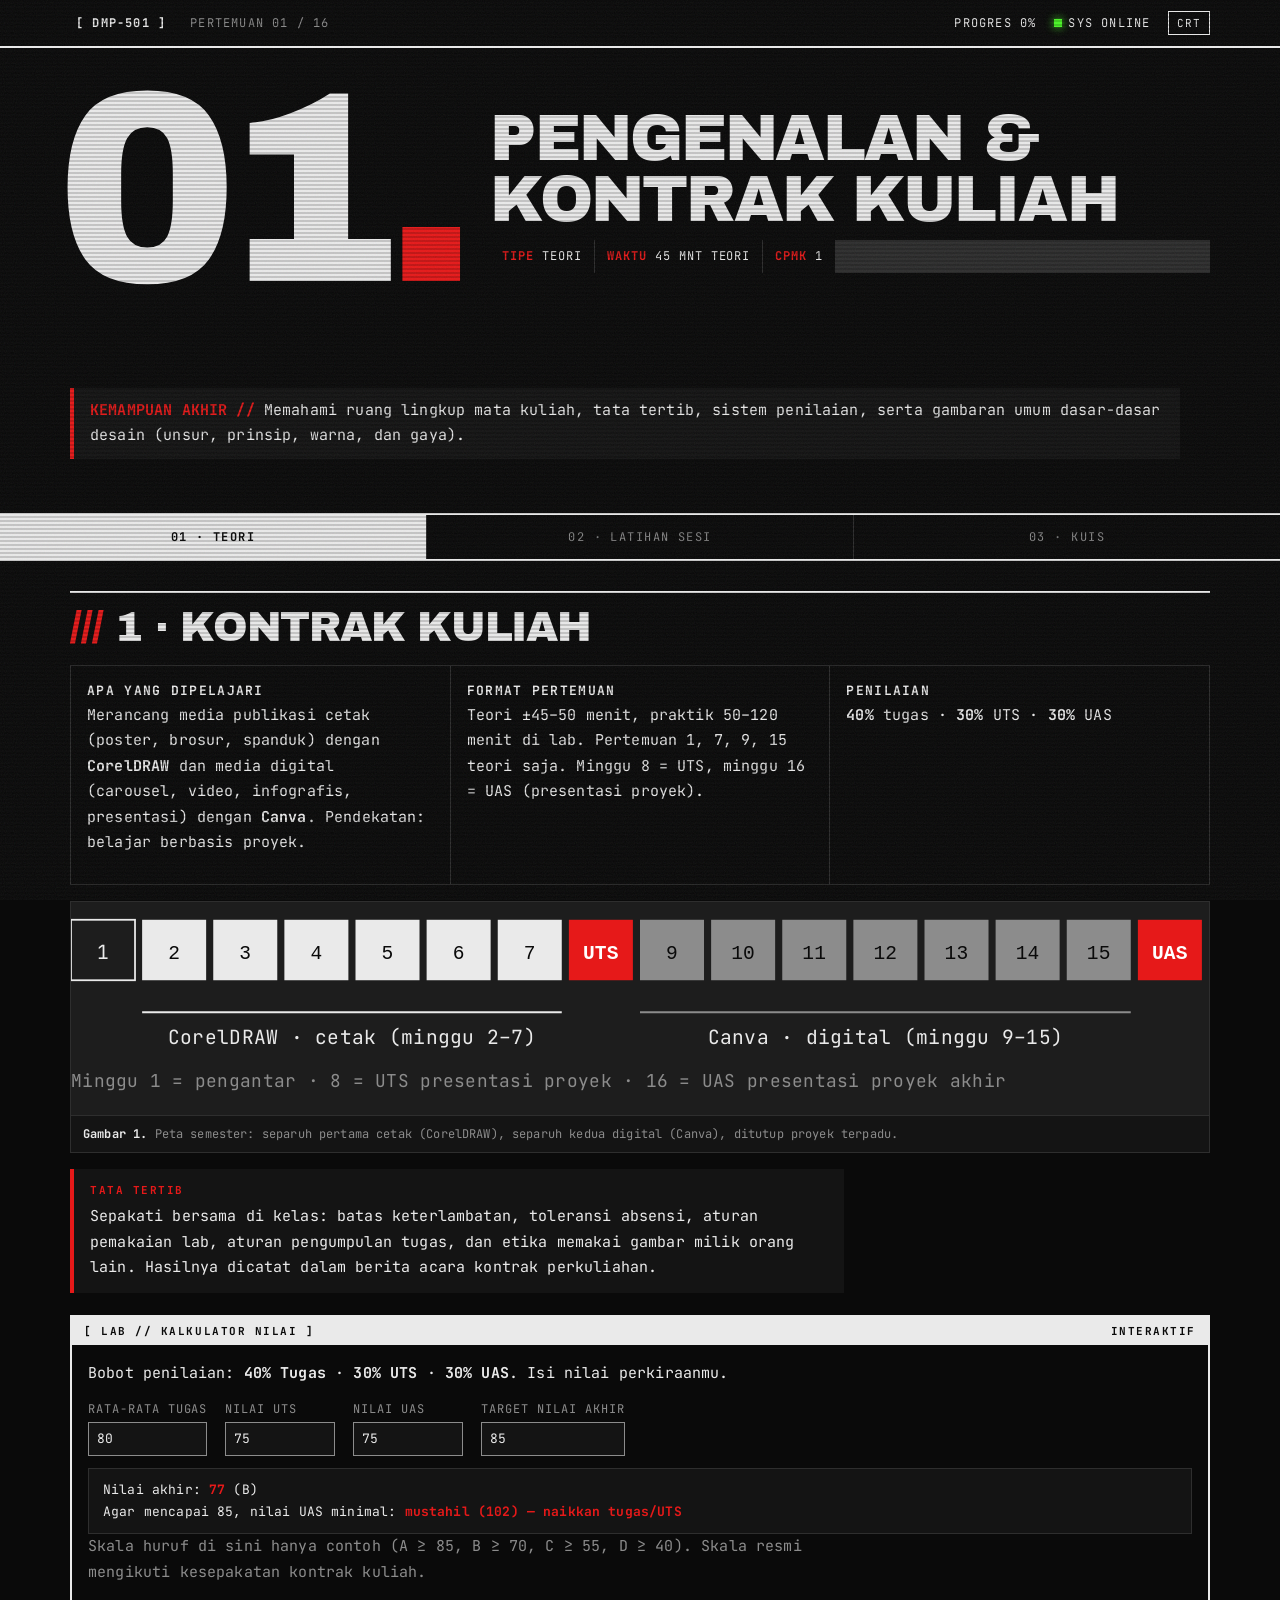
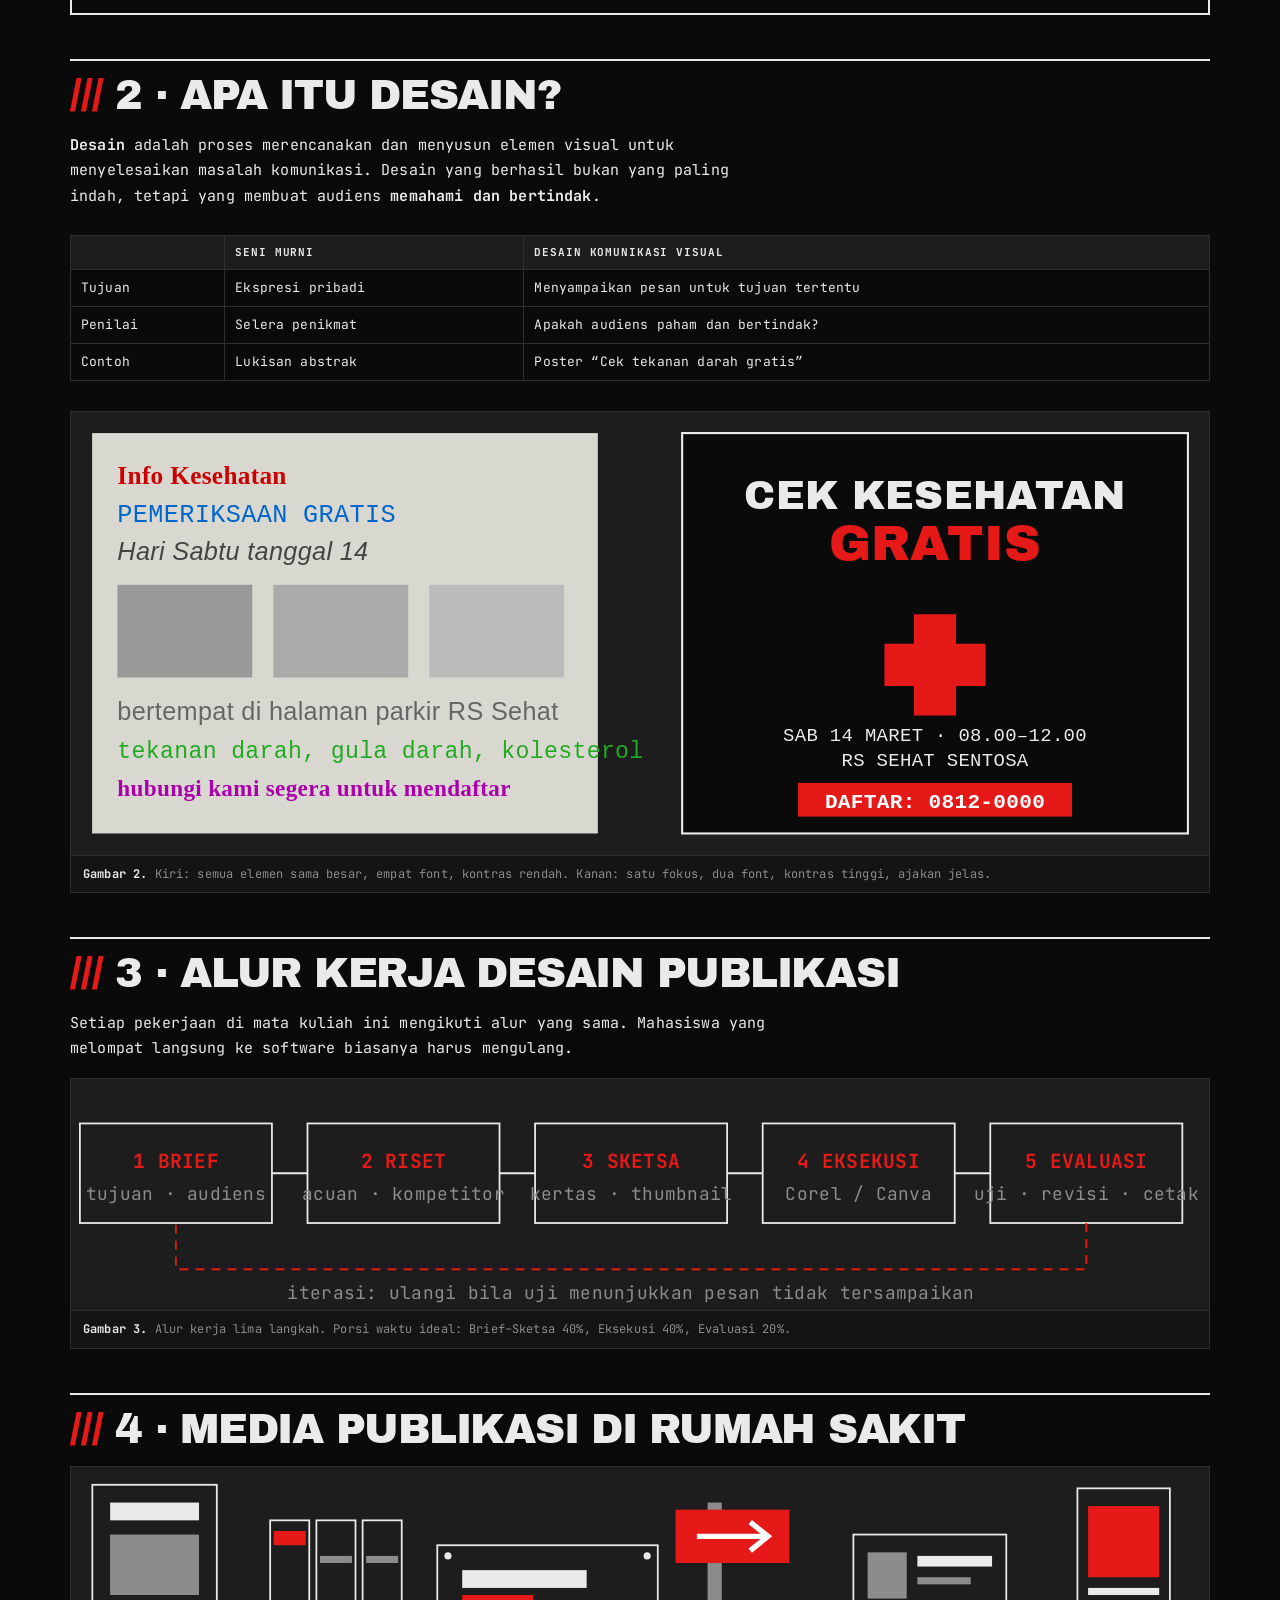
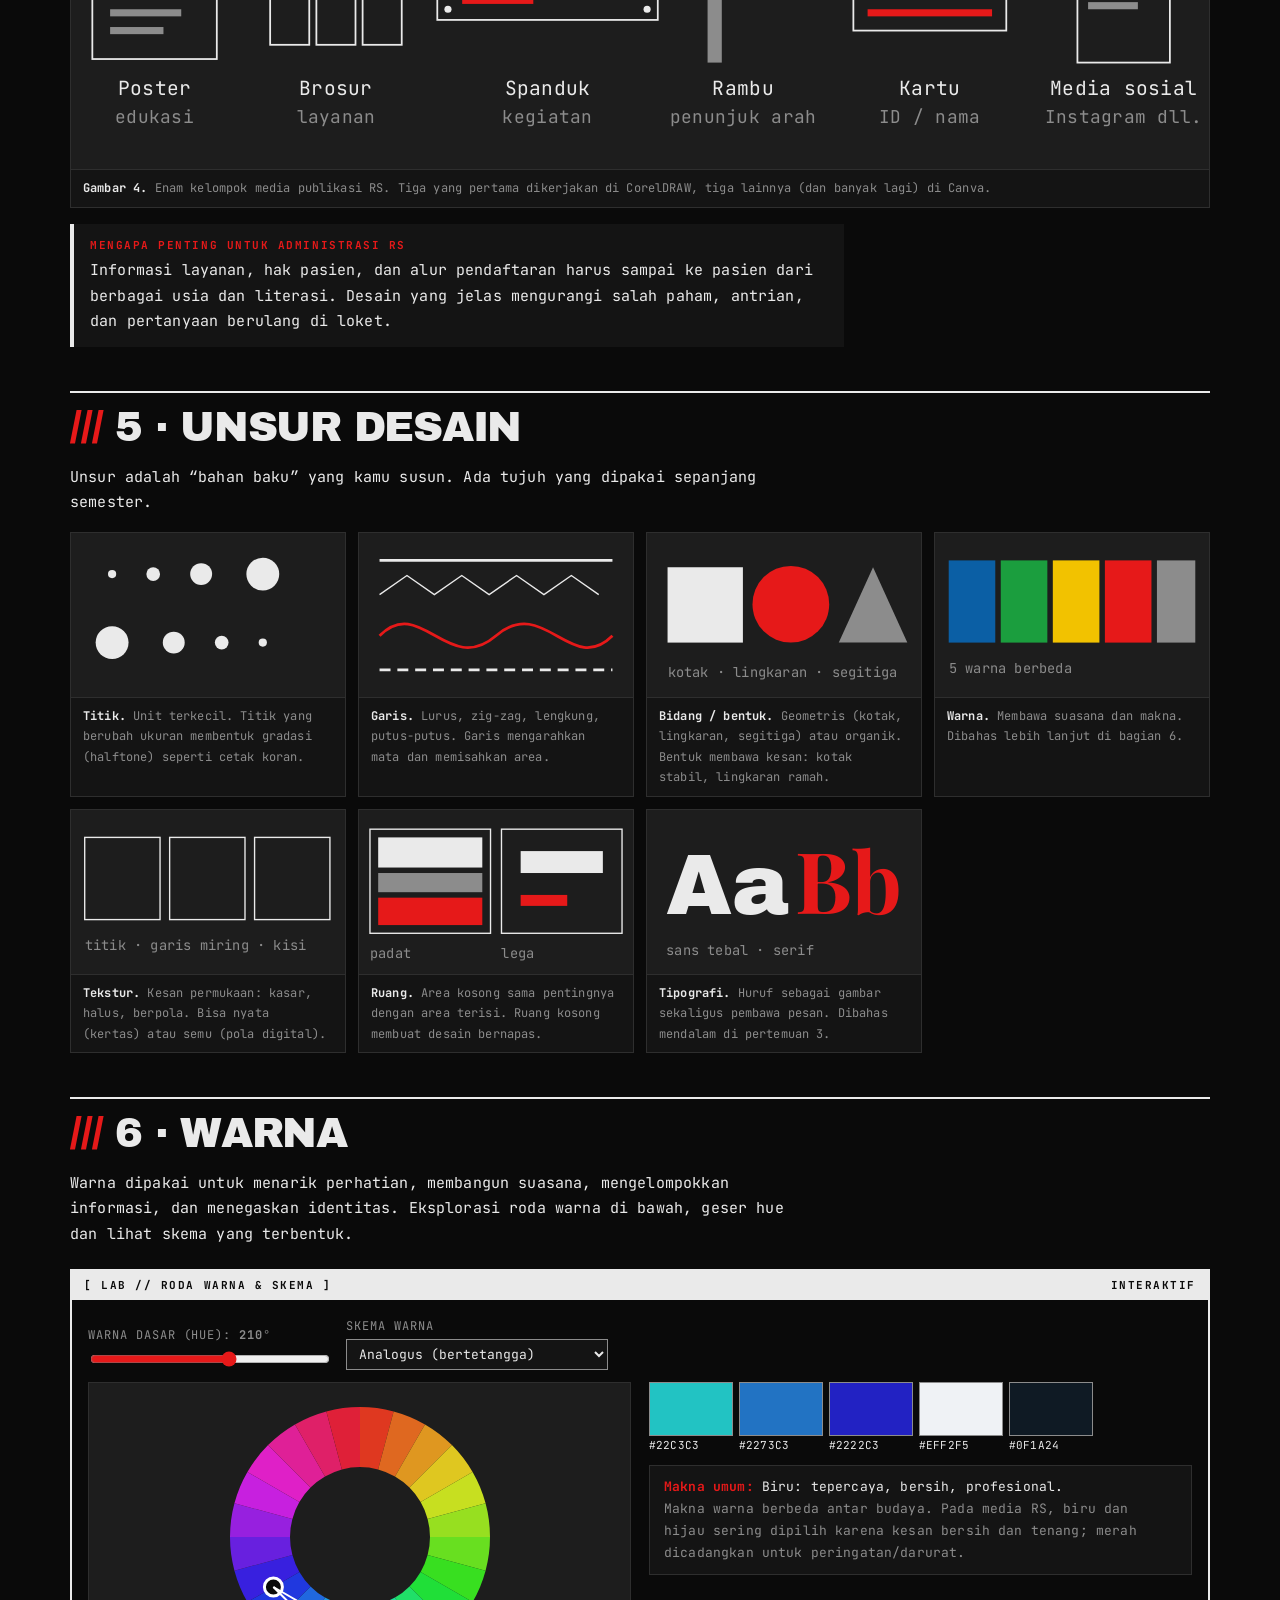
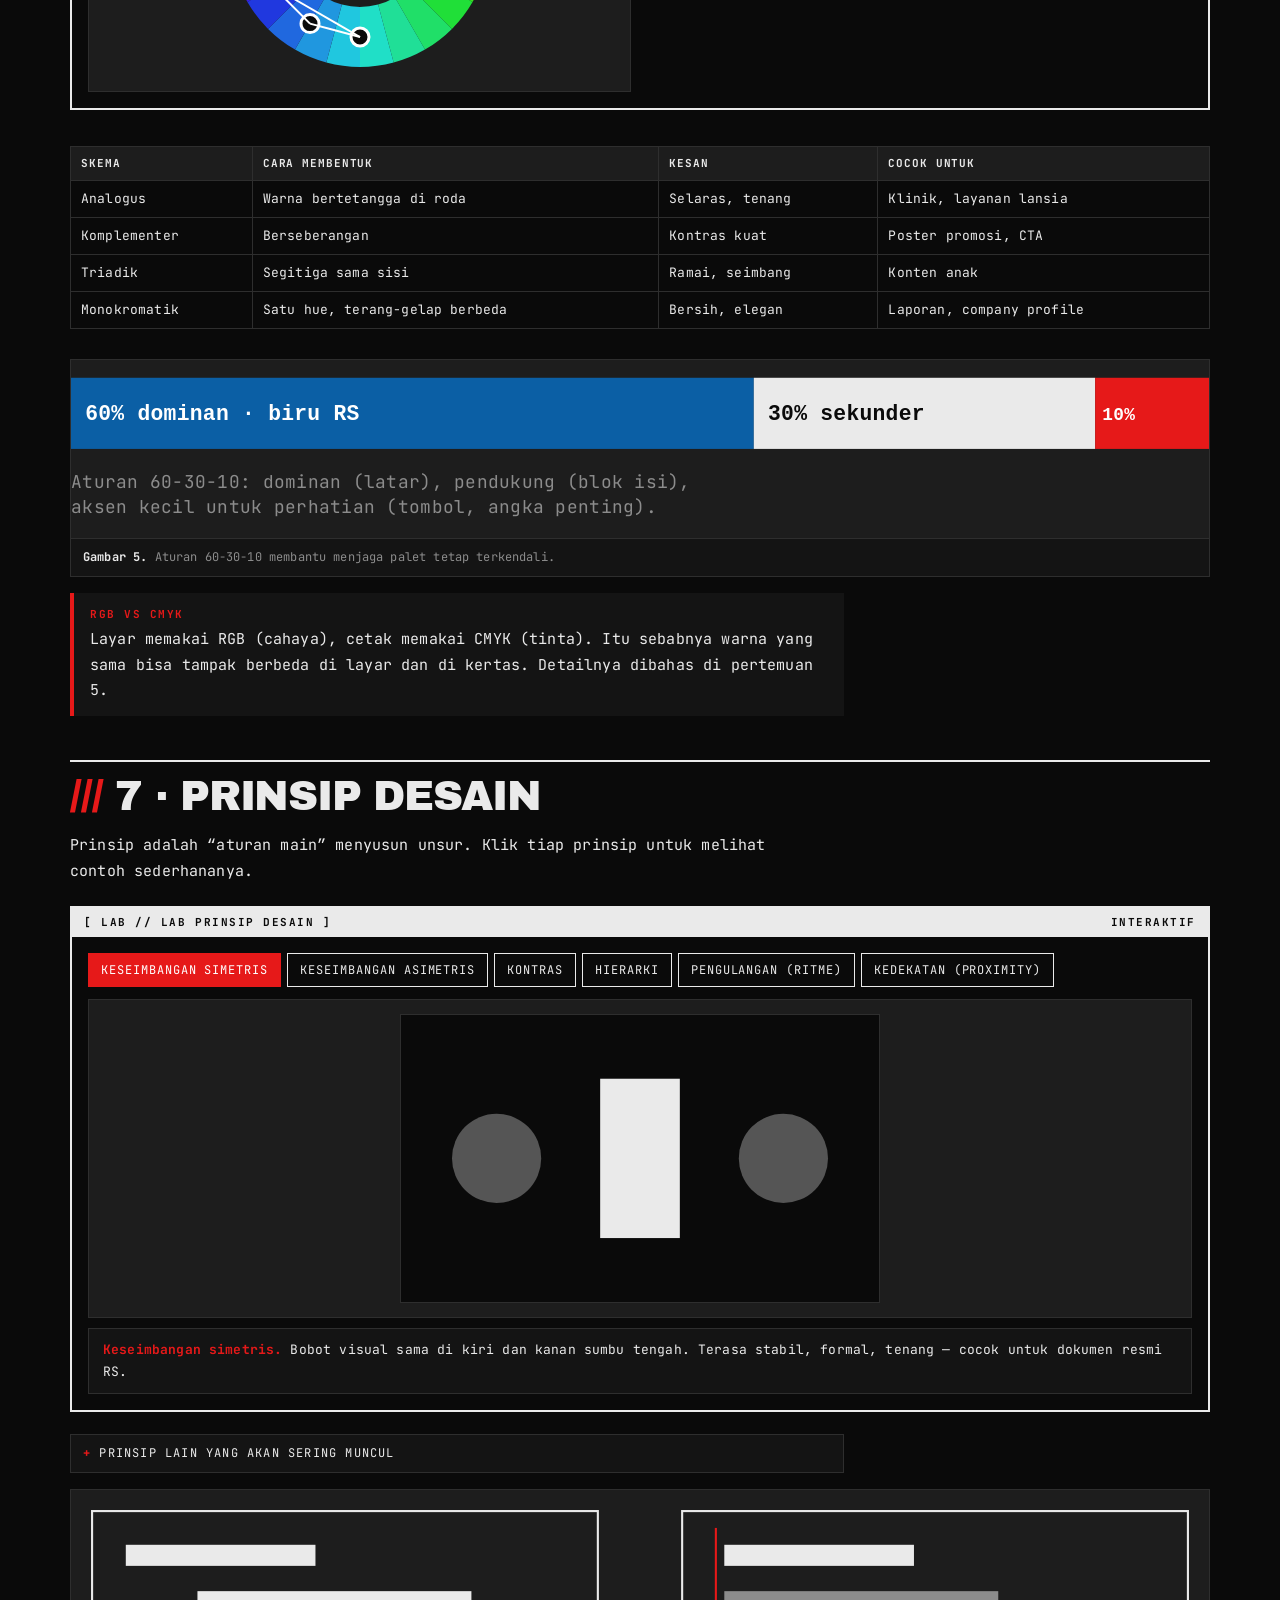
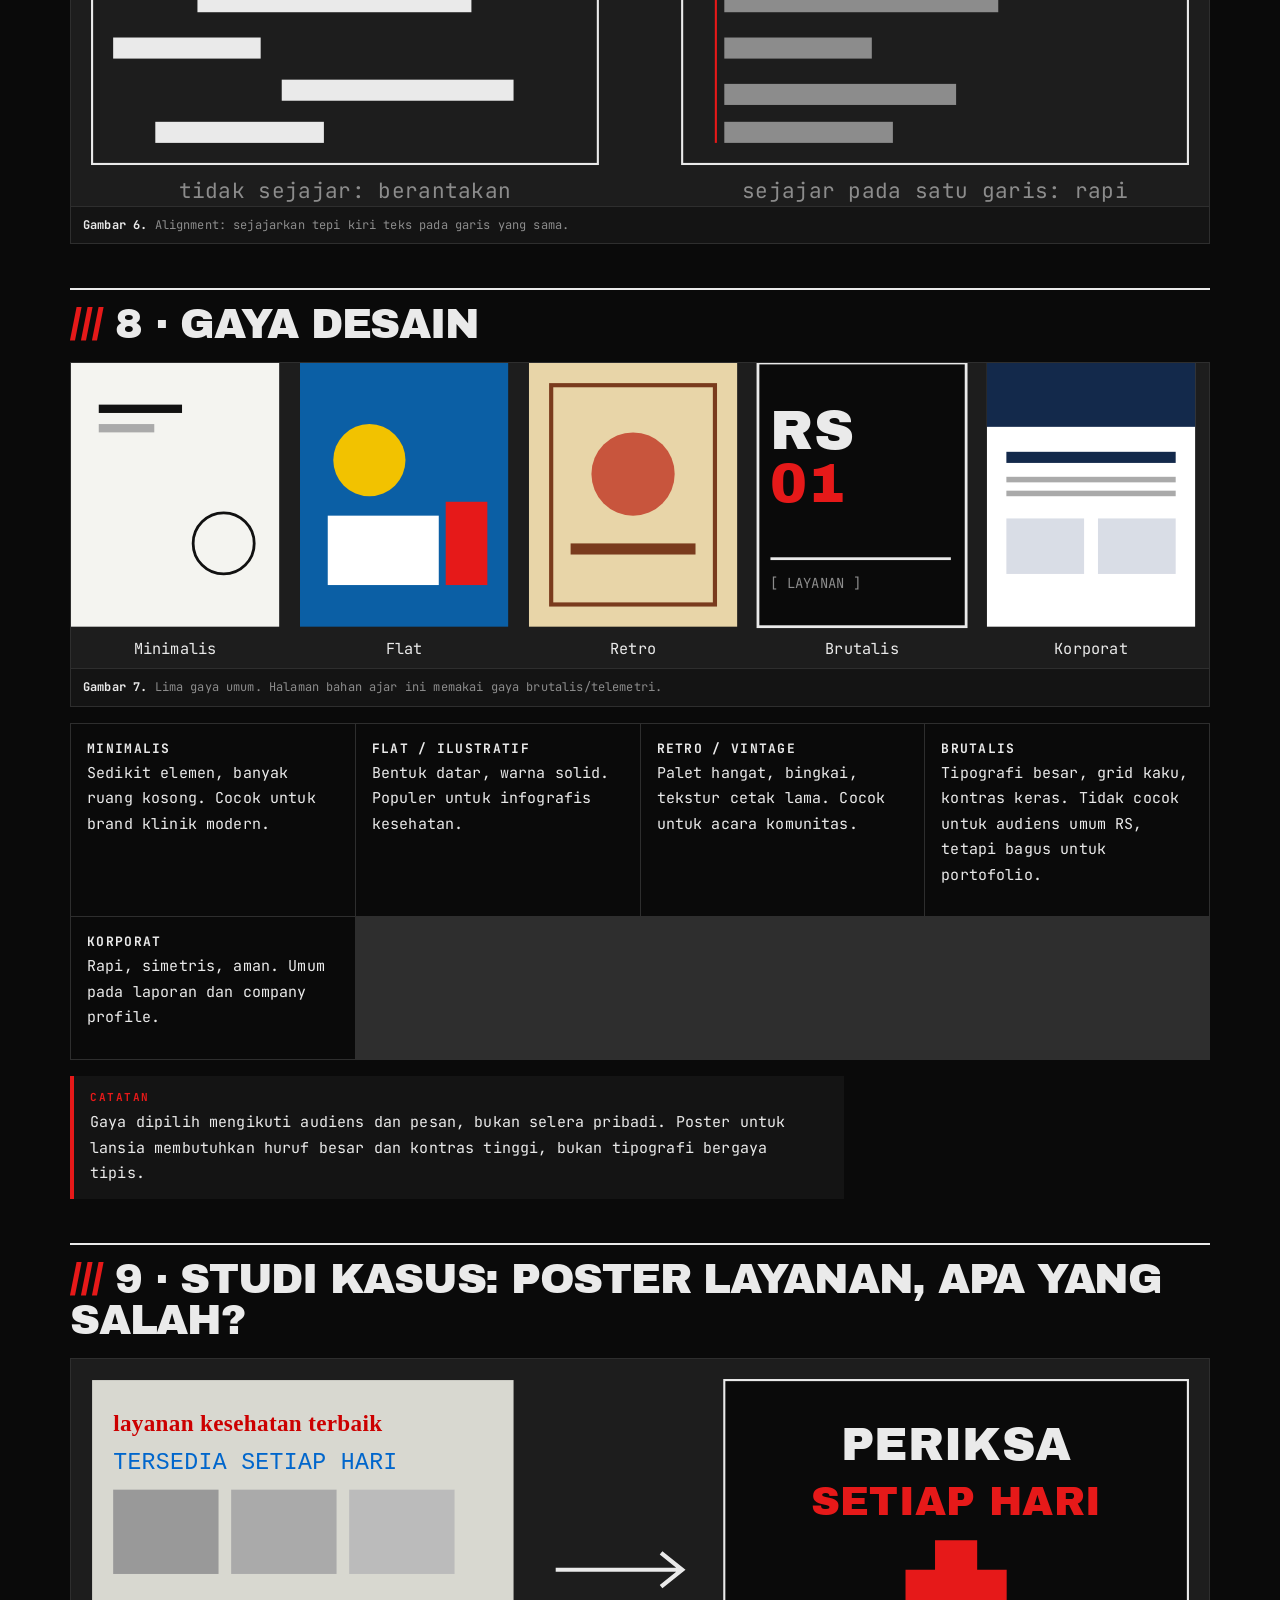
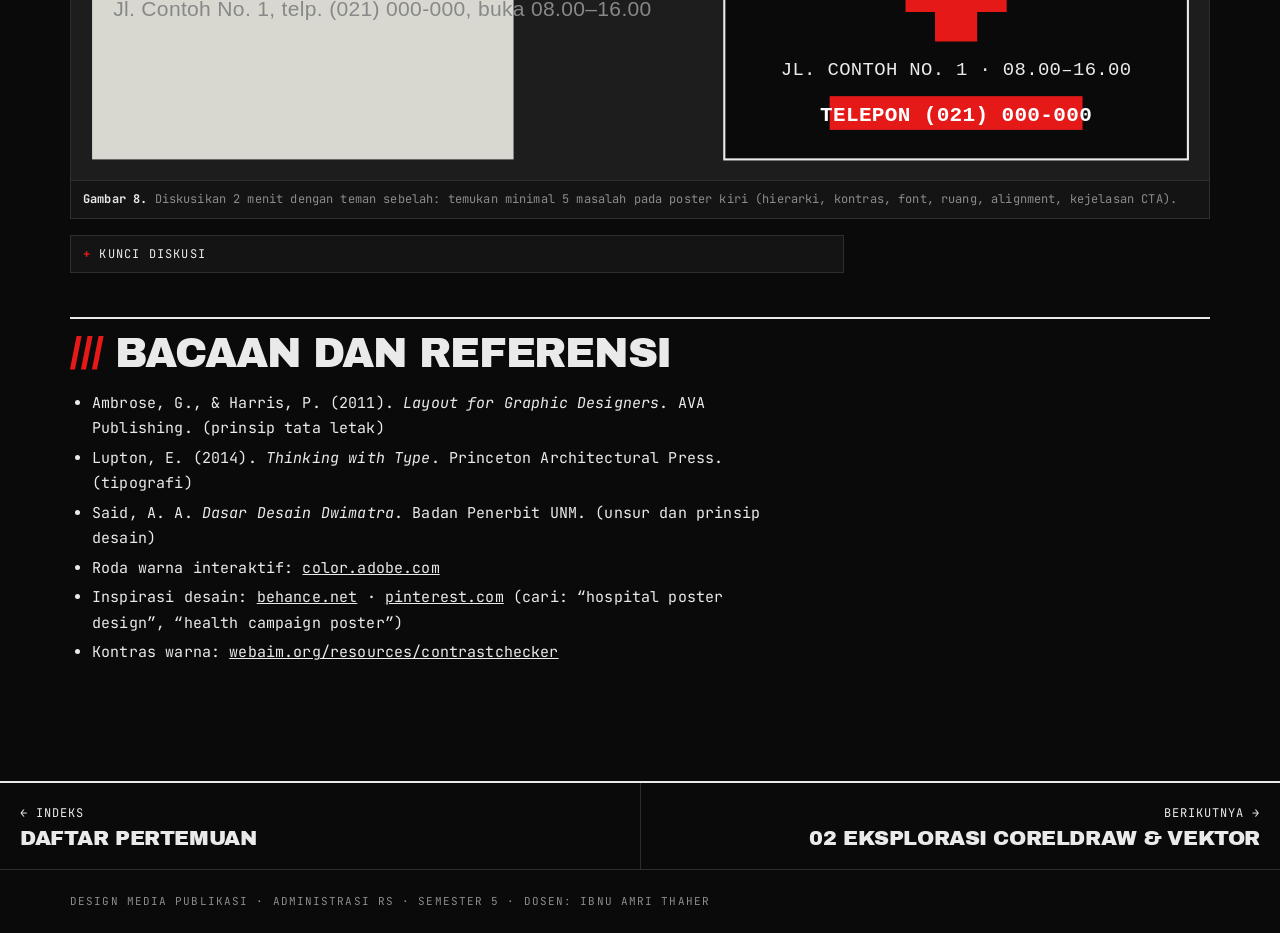
==== commit e25bc194: "Remove rundown sections from all pertemuan pages Co-Authored-By: Claude Sonnet 5.5 <noreply@anthropi" ====
--- a/pertemuan-01.html
+++ b/pertemuan-01.html
@@ -14,17 +14,6 @@
 <main>
 
 <section data-tab="Teori">
-  <h2>Rundown 45 menit</h2>
-  <div class="tscroll"><table class="agenda">
-    <tr><th>Menit</th><th>Kegiatan</th><th>Bagian halaman</th></tr>
-    <tr><td>00–05</td><td>Pembukaan + pre-test (tab Kuis)</td><td>Tab Kuis</td></tr>
-    <tr><td>05–15</td><td>Kontrak kuliah, RPS, penilaian, tata tertib</td><td>Bagian 1</td></tr>
-    <tr><td>15–22</td><td>Apa itu desain, alur kerja, media publikasi RS</td><td>Bagian 2–4</td></tr>
-    <tr><td>22–30</td><td>Unsur desain dan warna</td><td>Bagian 5–6</td></tr>
-    <tr><td>30–38</td><td>Prinsip desain (lab interaktif)</td><td>Bagian 7</td></tr>
-    <tr><td>38–43</td><td>Gaya desain dan studi kasus</td><td>Bagian 8–9</td></tr>
-    <tr><td>43–45</td><td>Peta ekspektasi + penugasan mandiri</td><td>Tab Latihan Sesi</td></tr>
-  </table></div>
 
   <h2>1 · Kontrak kuliah</h2>
   <div class="grid">
